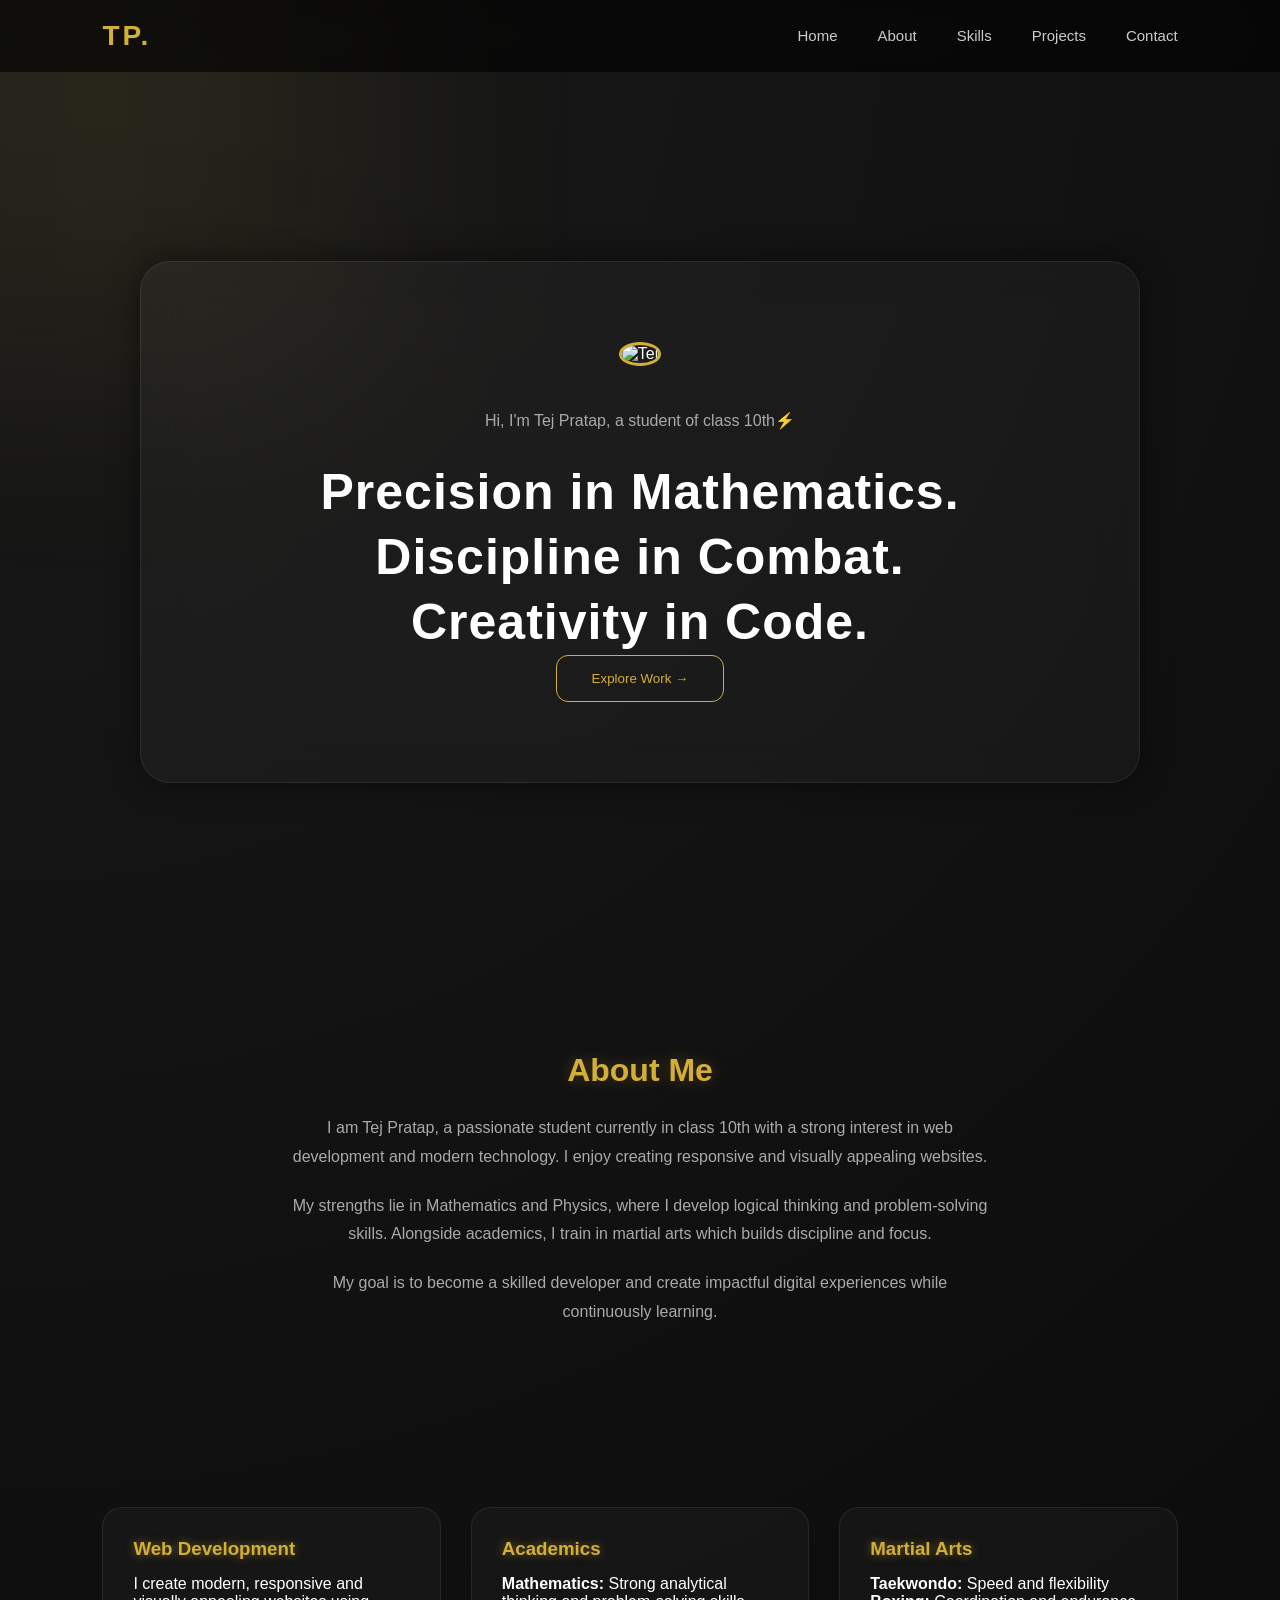
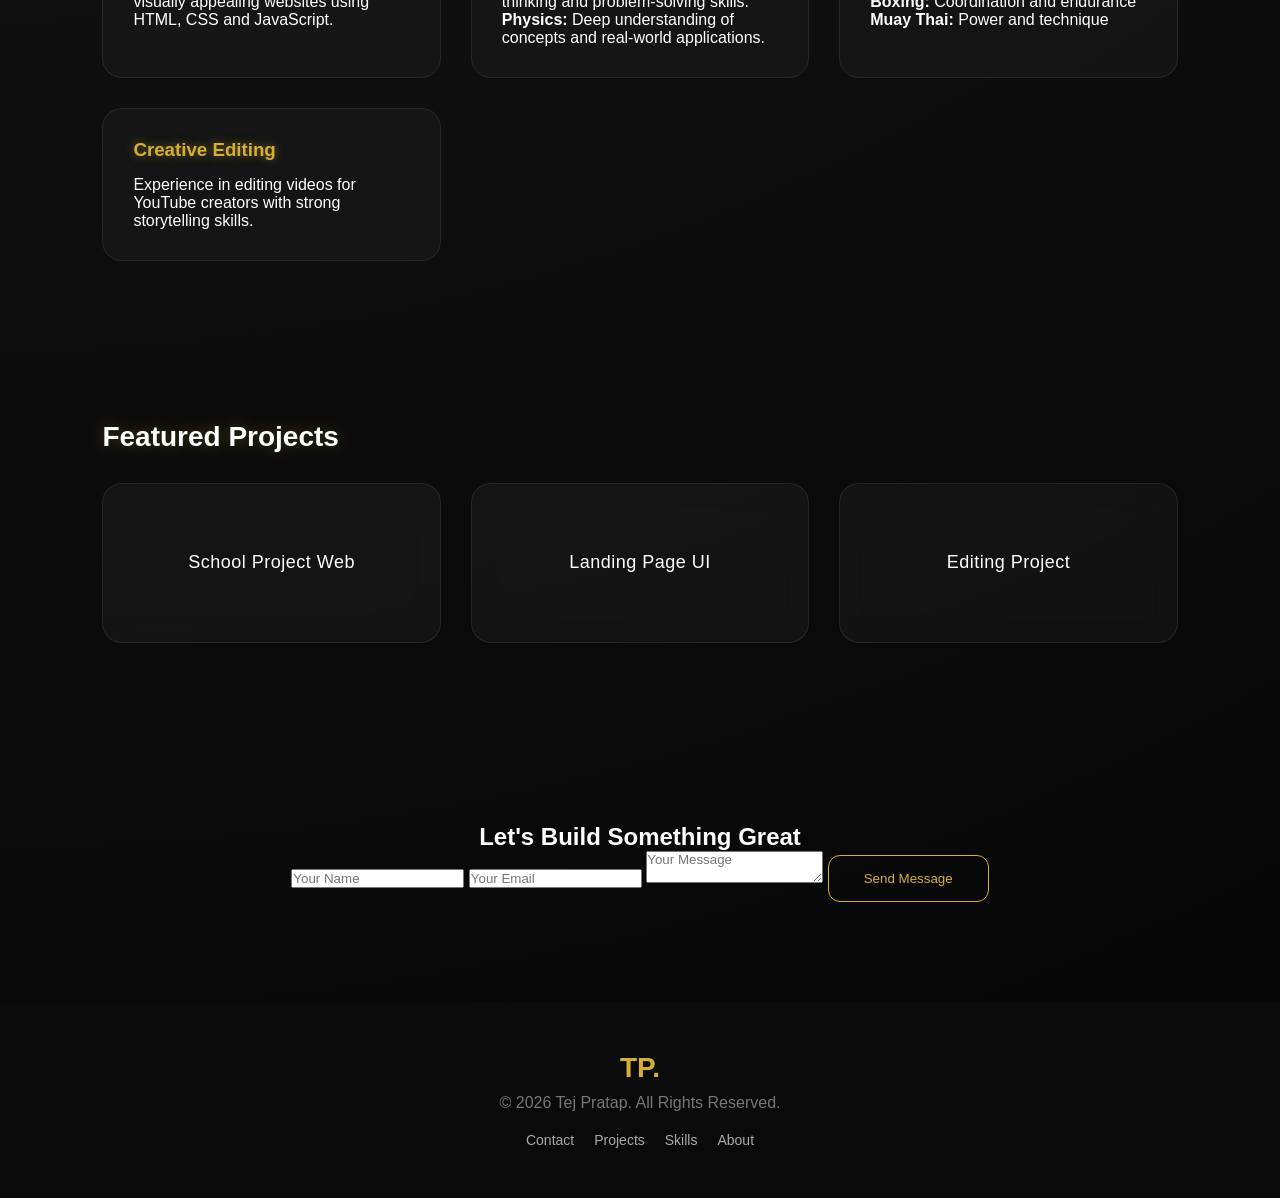
==== index.html @ 60ad5a0d "Update index.html" ====
<!DOCTYPE html>
<html lang="en">

<head>
  <meta charset="UTF-8">
  <meta name="viewport" content="width=device-width, initial-scale=1.0">
  <title>Tej Pratap | Portfolio</title>

  <link rel="stylesheet" href="style.css">
</head>

<body>

  <!-- Navbar -->
  <nav>
    <div class="logo">TP.</div>

    <ul>
      <li><a href="#home">Home</a></li>
      <li><a href="#about">About</a></li>
      <li><a href="#skills">Skills</a></li>
      <li><a href="#projects">Projects</a></li>
      <li><a href="#contact">Contact</a></li>
    </ul>
  </nav>

  <!-- Hero -->
  <section class="hero" id="home">
    <div class="hero-card fade-in">

      <img src="assets/your-photo.jpg" alt="Tej">

      <p class="intro">Hi, I'm Tej Pratap, a student of class 10th⚡</p>

      <h1>
        Precision in Mathematics.<br>
        Discipline in Combat.<br>
        Creativity in Code.
      </h1>

      <button onclick="document.getElementById('projects').scrollIntoView({behavior:'smooth'})">
        Explore Work →
      </button>

    </div>
  </section>

  <!-- ABOUT -->
  <section class="about fade-in" id="about">

    <h2>About Me</h2>

    <p>
      I am Tej Pratap, a passionate student currently in class 10th with a strong interest in 
      web development and modern technology. I enjoy creating responsive and visually appealing websites.
    </p>

    <p>
      My strengths lie in Mathematics and Physics, where I develop logical thinking and problem-solving skills.
      Alongside academics, I train in martial arts which builds discipline and focus.
    </p>

    <p>
      My goal is to become a skilled developer and create impactful digital experiences while continuously learning.
    </p>

  </section>

  <!-- Skills -->
  <section class="grid-section" id="skills">

    <div class="card fade-in">
      <h3>Web Development</h3>
      <p>
        I create modern, responsive and visually appealing websites using HTML, CSS and JavaScript.
      </p>
    </div>

    <div class="card fade-in">
      <h3>Academics</h3>
      <p><strong>Mathematics:</strong> Strong analytical thinking and problem-solving skills.</p>
      <p><strong>Physics:</strong> Deep understanding of concepts and real-world applications.</p>
    </div>

    <div class="card fade-in">
      <h3>Martial Arts</h3>
      <p><strong>Taekwondo:</strong> Speed and flexibility</p>
      <p><strong>Boxing:</strong> Coordination and endurance</p>
      <p><strong>Muay Thai:</strong> Power and technique</p>
    </div>

    <div class="card fade-in">
      <h3>Creative Editing</h3>
      <p>
        Experience in editing videos for YouTube creators with strong storytelling skills.
      </p>
    </div>

  </section>

  <!-- Projects -->
  <section class="projects" id="projects">

    <h2>Featured Projects</h2>

    <div class="project-grid">

      <a href="project1.html">
        <div class="project-card fade-in">
          School Project Web
        </div>
      </a>

      <a href="project2.html">
        <div class="project-card fade-in">
          Landing Page UI
        </div>
      </a>

      <a href="project3.html">
        <div class="project-card fade-in">
          Editing Project
        </div>
      </a>

    </div>

  </section>

  <!-- Contact -->
  <section class="contact fade-in" id="contact">

    <h2>Let's Build Something Great</h2>

    <form id="contact-form">

      <input type="text" name="user_name" placeholder="Your Name" required>

      <input type="email" name="user_email" placeholder="Your Email" required>

      <textarea name="message" placeholder="Your Message" required></textarea>

      <button type="submit">Send Message</button>

    </form>

  </section>

  <!-- FOOTER -->
  <footer class="footer">

    <h2 class="footer-logo">TP.</h2>

    <p class="footer-copy">
      © 2026 Tej Pratap. All Rights Reserved.
    </p>

    <div class="footer-links">
      <a href="#contact">Contact</a>
      <a href="#projects">Projects</a>
      <a href="#skills">Skills</a>
      <a href="#about">About</a>
    </div>

  </footer>

  <!-- EmailJS -->
  <script src="https://cdn.jsdelivr.net/npm/emailjs-com@3/dist/email.min.js"></script>

  <script src="script.js"></script>

</body>
</html>
---- style.css ----
*{
  margin:0;
  padding:0;
  box-sizing:border-box;
  font-family:Arial, sans-serif;
}

html{
  scroll-behavior:smooth;
}

body{
  background: radial-gradient(circle at top left,#1a1a1a,#050505);
  color:white;
  overflow-x:hidden;
}

/* glow bg */
body::before{
  content:"";
  position:fixed;
  width:500px;
  height:500px;
  background:rgba(212,175,55,0.08);
  filter:blur(120px);
  top:-150px;
  left:-150px;
  z-index:-1;
}

/* ================= NAVBAR ================= */

nav{
  display:flex;
  justify-content:space-between;
  align-items:center;
  padding:20px 8%;
  position:sticky;
  top:0;
  background:rgba(0,0,0,0.6);
  backdrop-filter:blur(10px);
  z-index:1000;
}

.logo{
  font-size:28px;
  font-weight:bold;
  color:#d4af37;
  letter-spacing:3px;
}

nav ul{
  display:flex;
  list-style:none;
  gap:40px;
}

nav ul li a{
  text-decoration:none;
  color:#ccc;
  font-size:15px;
  transition:0.3s;
  position:relative;
}

nav ul li a:hover{
  color:#fff;
}

/* underline animation */
nav ul li a::after{
  content:"";
  position:absolute;
  width:0%;
  height:2px;
  background:#d4af37;
  left:0;
  bottom:-5px;
  transition:0.3s;
}

nav ul li a:hover::after{
  width:100%;
}

/* ================= HERO ================= */

.hero{
  min-height:100vh;
  display:flex;
  justify-content:center;
  align-items:center;
}

.hero-card{
  width:1000px;
  max-width:95%;
  background:rgba(255,255,255,0.03);
  backdrop-filter:blur(20px);
  border:1px solid rgba(255,255,255,0.08);
  border-radius:30px;
  text-align:center;
  padding:80px 50px;
  box-shadow:0 0 30px rgba(0,0,0,0.5);
}

.hero-card img{
  width:140px;
  height:140px;
  border-radius:50%;
  border:3px solid #d4af37;
  margin-bottom:25px;
}

.hero-card h1{
  font-size:50px;
  line-height:1.3;
  letter-spacing:1px;
}

.hero-card p{
  color:#aaa;
  margin:20px 0 30px;
}

/* ================= BUTTON ================= */

button{
  background:transparent;
  border:1px solid #d4af37;
  color:#d4af37;
  padding:15px 35px;
  border-radius:12px;
  cursor:pointer;
  transition:all 0.3s ease;
}

button:hover{
  background:#d4af37;
  color:black;
  box-shadow:0 0 20px rgba(212,175,55,0.4);
  transform:translateY(-2px);
}

/* ================= SKILLS ================= */

.grid-section{
  display:grid;
  grid-template-columns:repeat(auto-fit,minmax(250px,1fr));
  gap:30px;
  padding:80px 8%;
}

.card{
  background:rgba(255,255,255,0.03);
  padding:30px;
  border-radius:20px;
  border:1px solid rgba(255,255,255,0.08);
  transition:0.3s;
}

.card:hover{
  transform:translateY(-10px);
  box-shadow:0 0 25px rgba(212,175,55,0.25);
}

.card h3{
  color:#d4af37;
  margin-bottom:15px;
  text-shadow:0 0 10px rgba(212,175,55,0.5);
}

/* ================= PROJECTS ================= */

.projects{
  padding:80px 8%;
}

.projects h2{
  font-size:28px;
  margin-bottom:20px;
  text-shadow:0 0 15px rgba(212,175,55,0.3);
}

.project-grid{
  display:grid;
  grid-template-columns:repeat(auto-fit,minmax(280px,1fr));
  gap:30px;
  margin-top:30px;
}

.project-grid a{
  text-decoration:none;
  color:inherit;
  display:block;
}

.project-card{
  background:rgba(255,255,255,0.04);
  backdrop-filter:blur(15px);
  padding:40px 20px;
  border-radius:20px;
  text-align:center;
  transition:0.3s;
  border:1px solid rgba(255,255,255,0.08);
  font-size:18px;
  cursor:pointer;
  font-weight:500;
  letter-spacing:0.5px;

  display:flex;
  justify-content:center;
  align-items:center;
  height:160px;
}

.project-card:hover{
  transform:translateY(-10px) scale(1.03);
  box-shadow:0 0 25px rgba(212,175,55,0.3);
}

/* ================= CONTACT ================= */

.contact{
  text-align:center;
  padding:100px 20px;
}

/* ================= FOOTER ================= */

.footer{
  padding:50px 8%;
  background:#0a0a0a;
  text-align:center;
}

.footer-logo{
  font-size:28px;
  color:#d4af37;
  margin-bottom:10px;
}

.footer-copy{
  color:#777;
  margin-bottom:20px;
}

.footer-links{
  display:flex;
  justify-content:center;
  flex-wrap:wrap;
  gap:20px;
}

.footer-links a{
  color:#aaa;
  text-decoration:none;
  font-size:14px;
}

.footer-links a:hover{
  color:#fff;
}

/* ================= PROJECT PAGE ================= */

.project-container{
  max-width:900px;
  margin:80px auto;
  background:rgba(255,255,255,0.03);
  padding:50px;
  border-radius:20px;
  border:1px solid rgba(255,255,255,0.08);
  box-shadow:0 0 30px rgba(0,0,0,0.5);
}

.project-container h1{
  font-size:38px;
  margin-bottom:20px;
}

.project-desc{
  color:#aaa;
  margin-bottom:20px;
  line-height:1.6;
}

.project-container h3{
  margin-top:25px;
  margin-bottom:10px;
  color:#d4af37;
}

.project-container ul{
  margin-left:20px;
  line-height:1.6;
}

iframe{
  width:100%;
  height:400px;
  border:none;
  border-radius:15px;
  margin-top:20px;
  box-shadow:0 10px 30px rgba(0,0,0,0.5);
}

.project-buttons{
  margin-top:30px;
}

.project-buttons button{
  padding:18px 40px;
  font-size:16px;
}

/* ================= MOBILE ================= */

@media(max-width:768px){

  nav{
    flex-direction:column;
    gap:15px;
  }

  nav ul{
    gap:20px;
  }

  .hero-card{
    padding:50px 20px;
  }

  .hero-card h1{
    font-size:32px;
  }

  .project-container{
    padding:30px 20px;
  }

  iframe{
    height:250px;
  }

  button{
    width:100%;
  }

}
/* ================= ABOUT ================= */

.about{
  padding:80px 8%;
  max-width:900px;
  margin:auto;
  text-align:center;
}

.about h2{
  font-size:32px;
  margin-bottom:25px;
  color:#d4af37;
  text-shadow:0 0 15px rgba(212,175,55,0.3);
}

.about p{
  color:#aaa;
  line-height:1.8;
  margin-bottom:20px;
  font-size:16px;
}
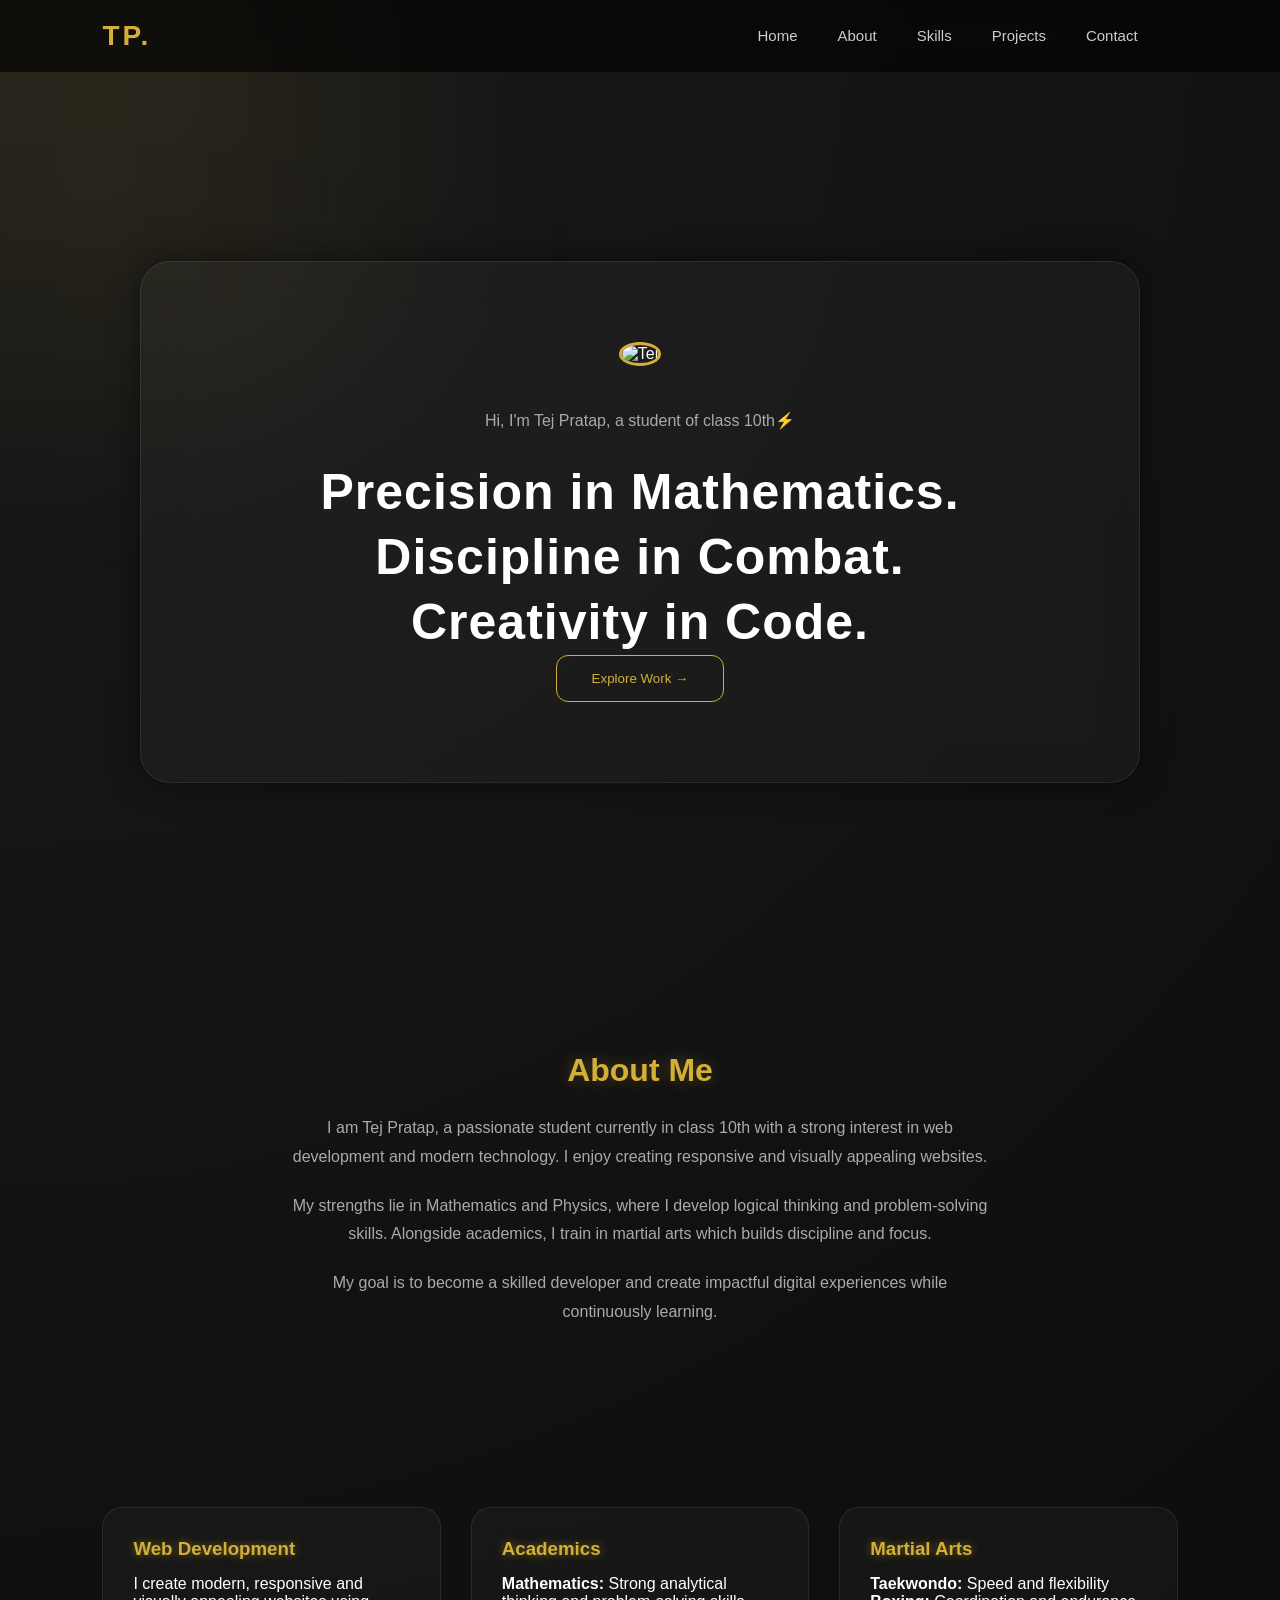
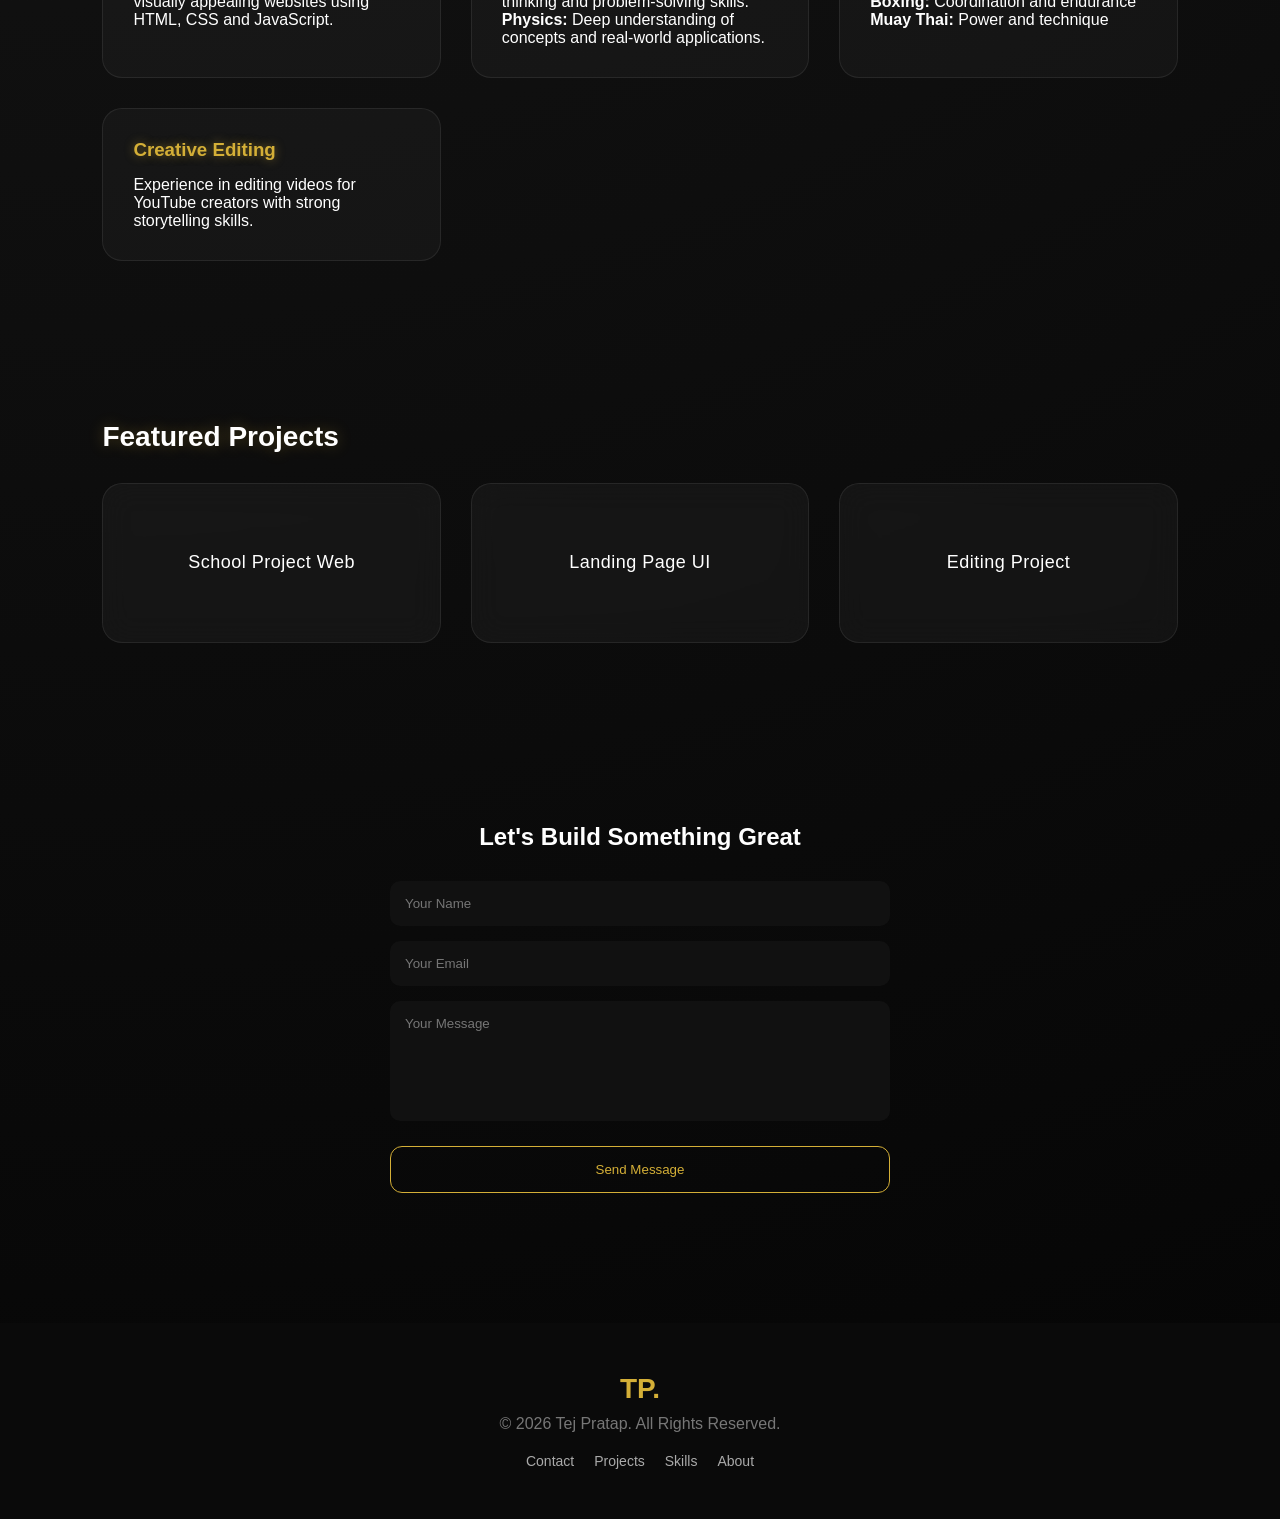
==== commit 21bef9c4: "Update index.html" ====
--- a/index.html
+++ b/index.html
@@ -21,6 +21,11 @@
       <li><a href="#skills">Skills</a></li>
       <li><a href="#projects">Projects</a></li>
       <li><a href="#contact">Contact</a></li>
+      <section id="home">
+      <section id="about">
+<section id="skills">
+<section id="projects">
+<section id="contact">
     </ul>
   </nav>
 
--- a/style.css
+++ b/style.css
@@ -370,3 +370,46 @@
   margin-bottom:20px;
   font-size:16px;
 }
+/* CONTACT FORM */
+
+.contact form{
+  max-width:500px;
+  margin:30px auto;
+  display:flex;
+  flex-direction:column;
+  gap:15px;
+}
+
+.contact input,
+.contact textarea{
+  padding:15px;
+  border-radius:10px;
+  border:none;
+  outline:none;
+  background:#111;
+  color:white;
+}
+
+.contact textarea{
+  min-height:120px;
+  resize:none;
+}
+
+.contact input:focus,
+.contact textarea:focus{
+  border:1px solid #d4af37;
+}
+
+.contact button{
+  margin-top:10px;
+}
+/* ACTIVE NAV LINK */
+
+nav ul li a.active{
+  color:#d4af37;
+}
+
+/* optional glow */
+nav ul li a.active::after{
+  width:100%;
+}
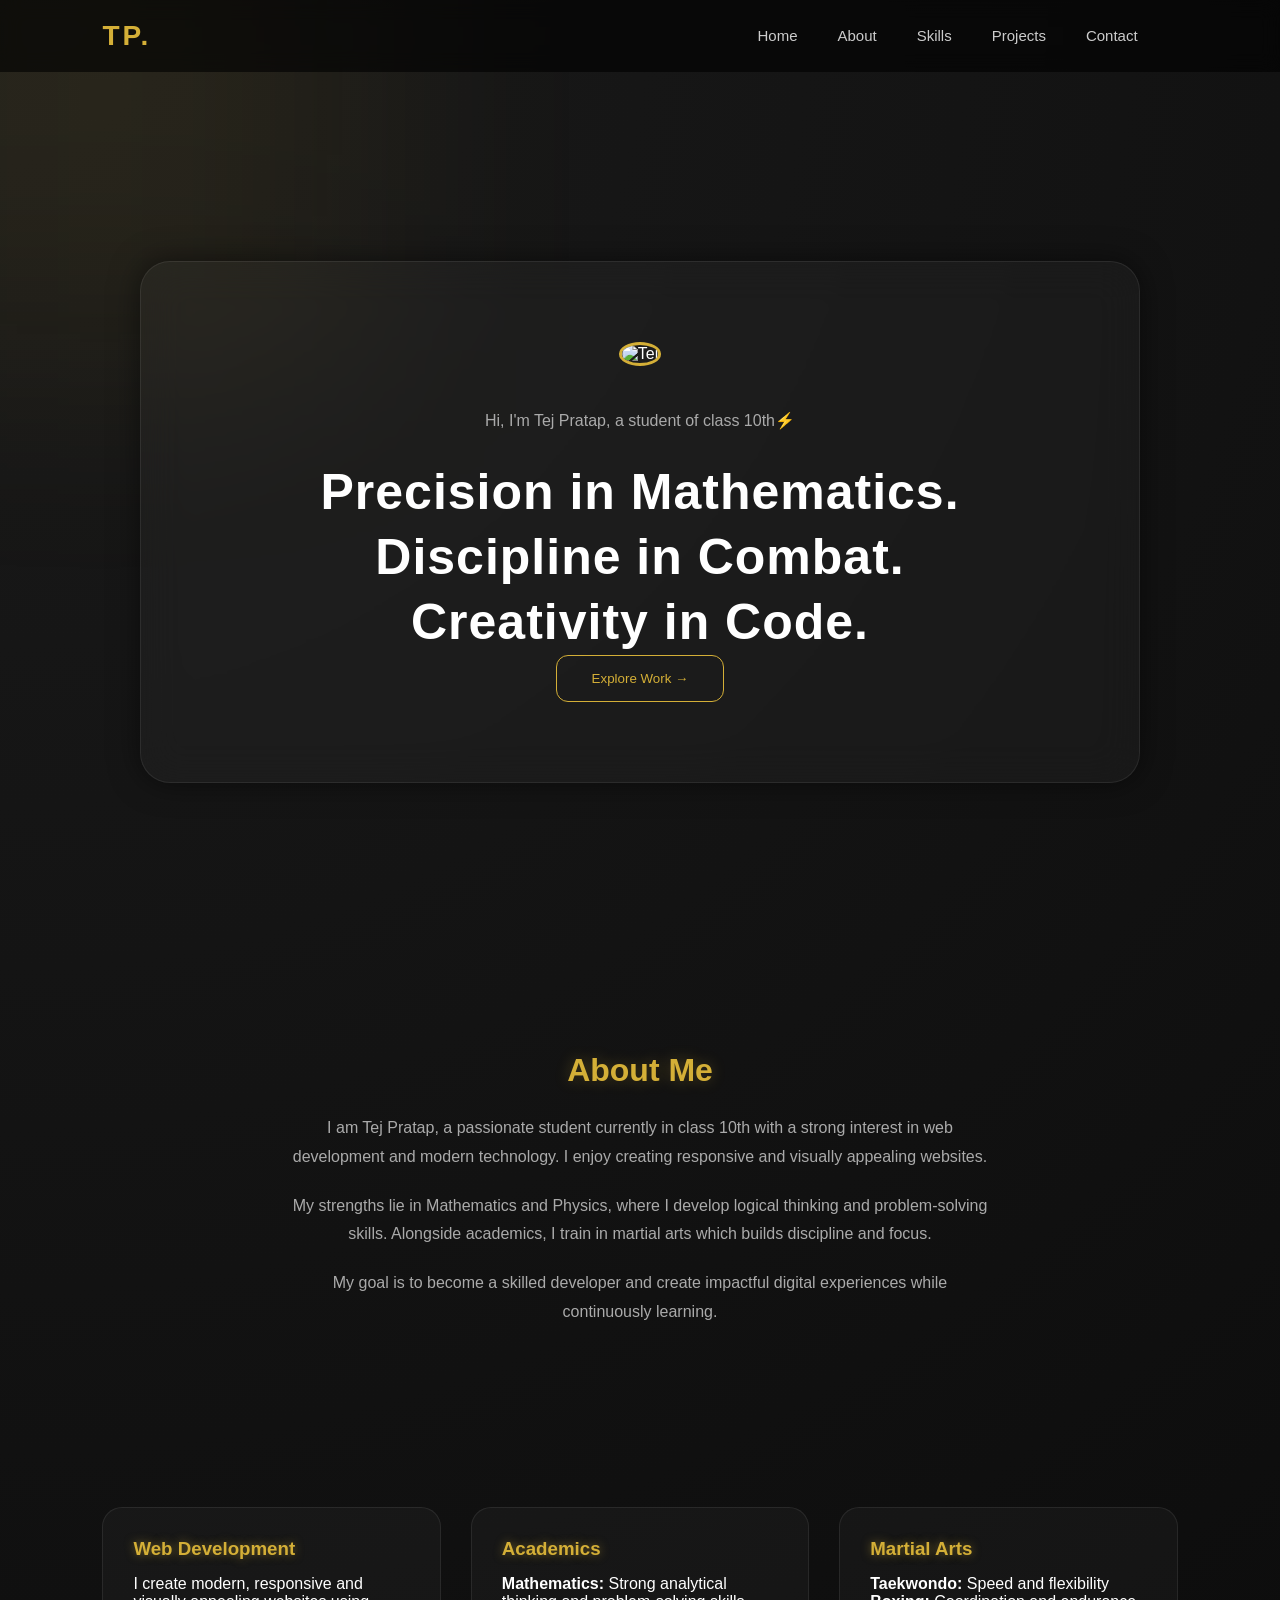
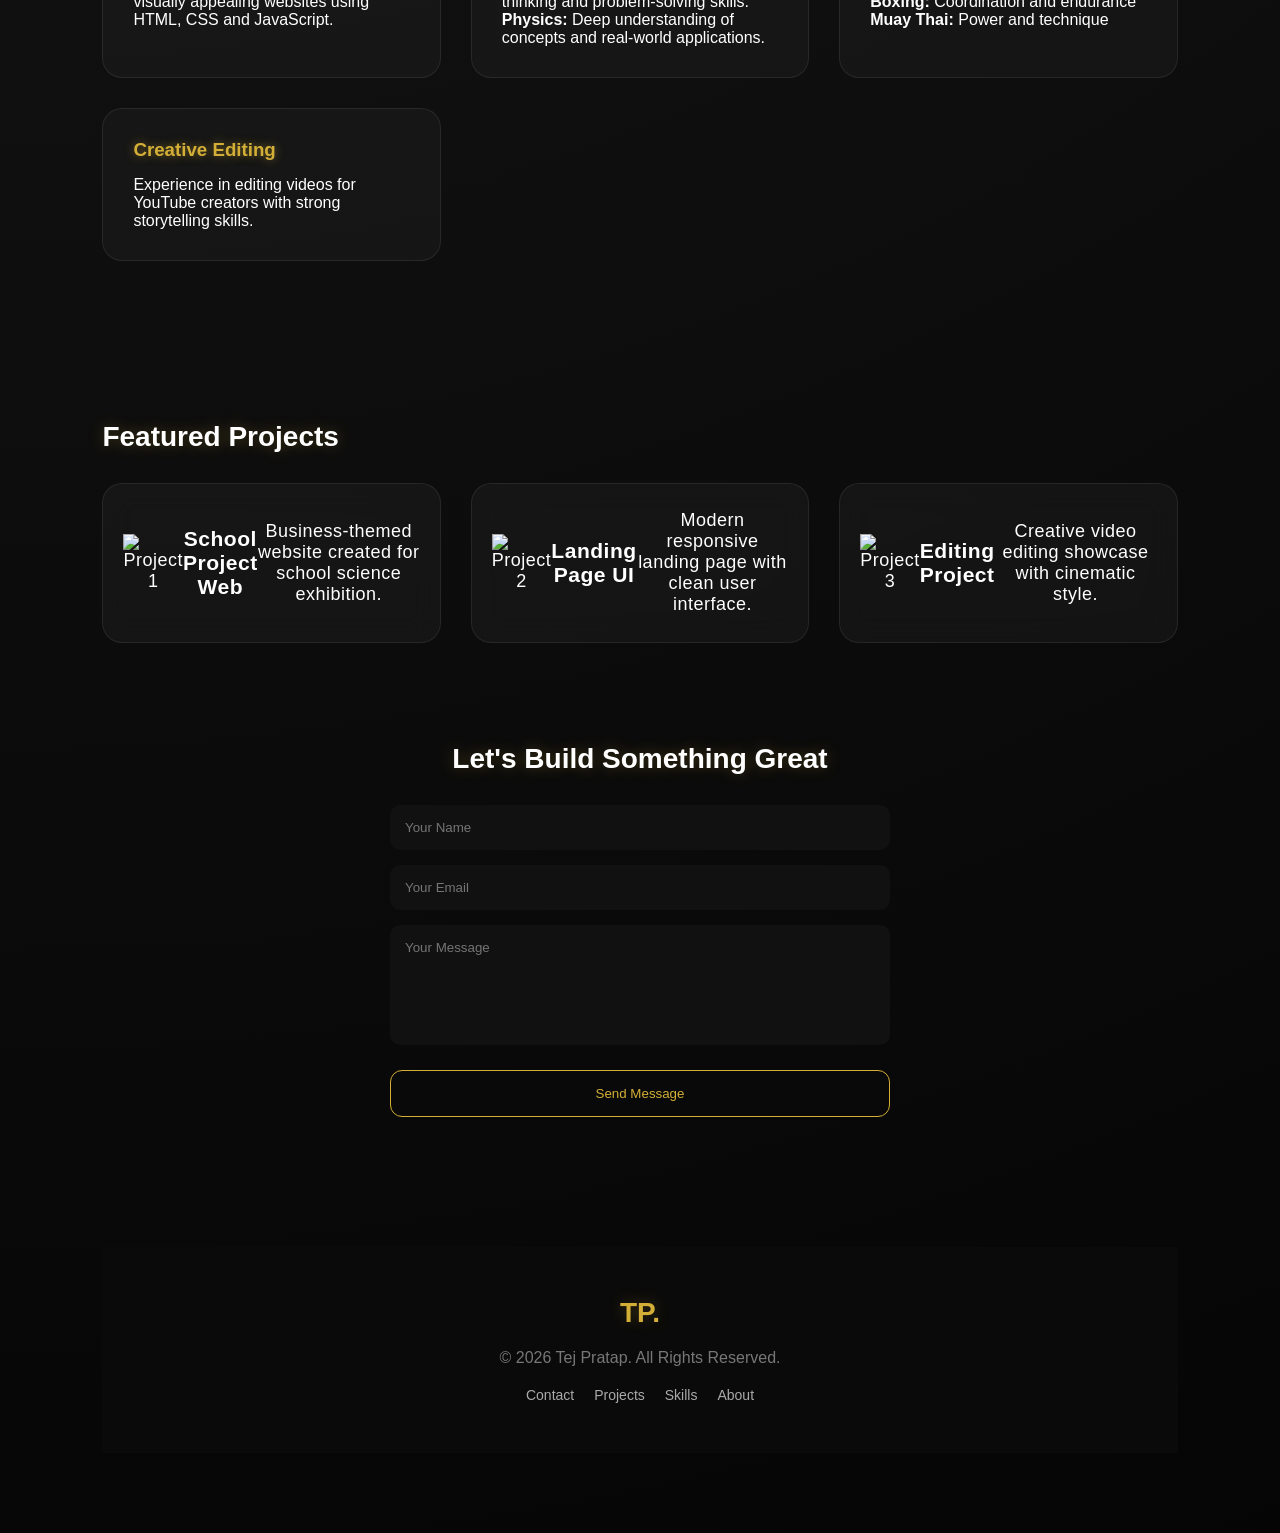
==== commit 1db8f672: "Update index.html" ====
--- a/index.html
+++ b/index.html
@@ -110,27 +110,50 @@
 
     <div class="project-grid">
 
-      <a href="project1.html">
-        <div class="project-card fade-in">
-          School Project Web
-        </div>
-      </a>
-
-      <a href="project2.html">
-        <div class="project-card fade-in">
-          Landing Page UI
-        </div>
-      </a>
-
-      <a href="project3.html">
-        <div class="project-card fade-in">
-          Editing Project
-        </div>
-      </a>
-
-    </div>
-
-  </section>
+  <a href="project1.html">
+    <div class="project-card fade-in">
+
+      <img src="assets/project1.jpg" alt="Project 1">
+
+      <h3>School Project Web</h3>
+
+      <p>
+        Business-themed website created for school science exhibition.
+      </p>
+
+    </div>
+  </a>
+
+  <a href="project2.html">
+    <div class="project-card fade-in">
+
+      <img src="assets/project2.jpg" alt="Project 2">
+
+      <h3>Landing Page UI</h3>
+
+      <p>
+        Modern responsive landing page with clean user interface.
+      </p>
+
+    </div>
+  </a>
+
+  <a href="project3.html">
+    <div class="project-card fade-in">
+
+      <img src="assets/project3.jpg" alt="Project 3">
+
+      <h3>Editing Project</h3>
+
+      <p>
+        Creative video editing showcase with cinematic style.
+      </p>
+
+    </div>
+  </a>
+
+</div>
+
 
   <!-- Contact -->
   <section class="contact fade-in" id="contact">
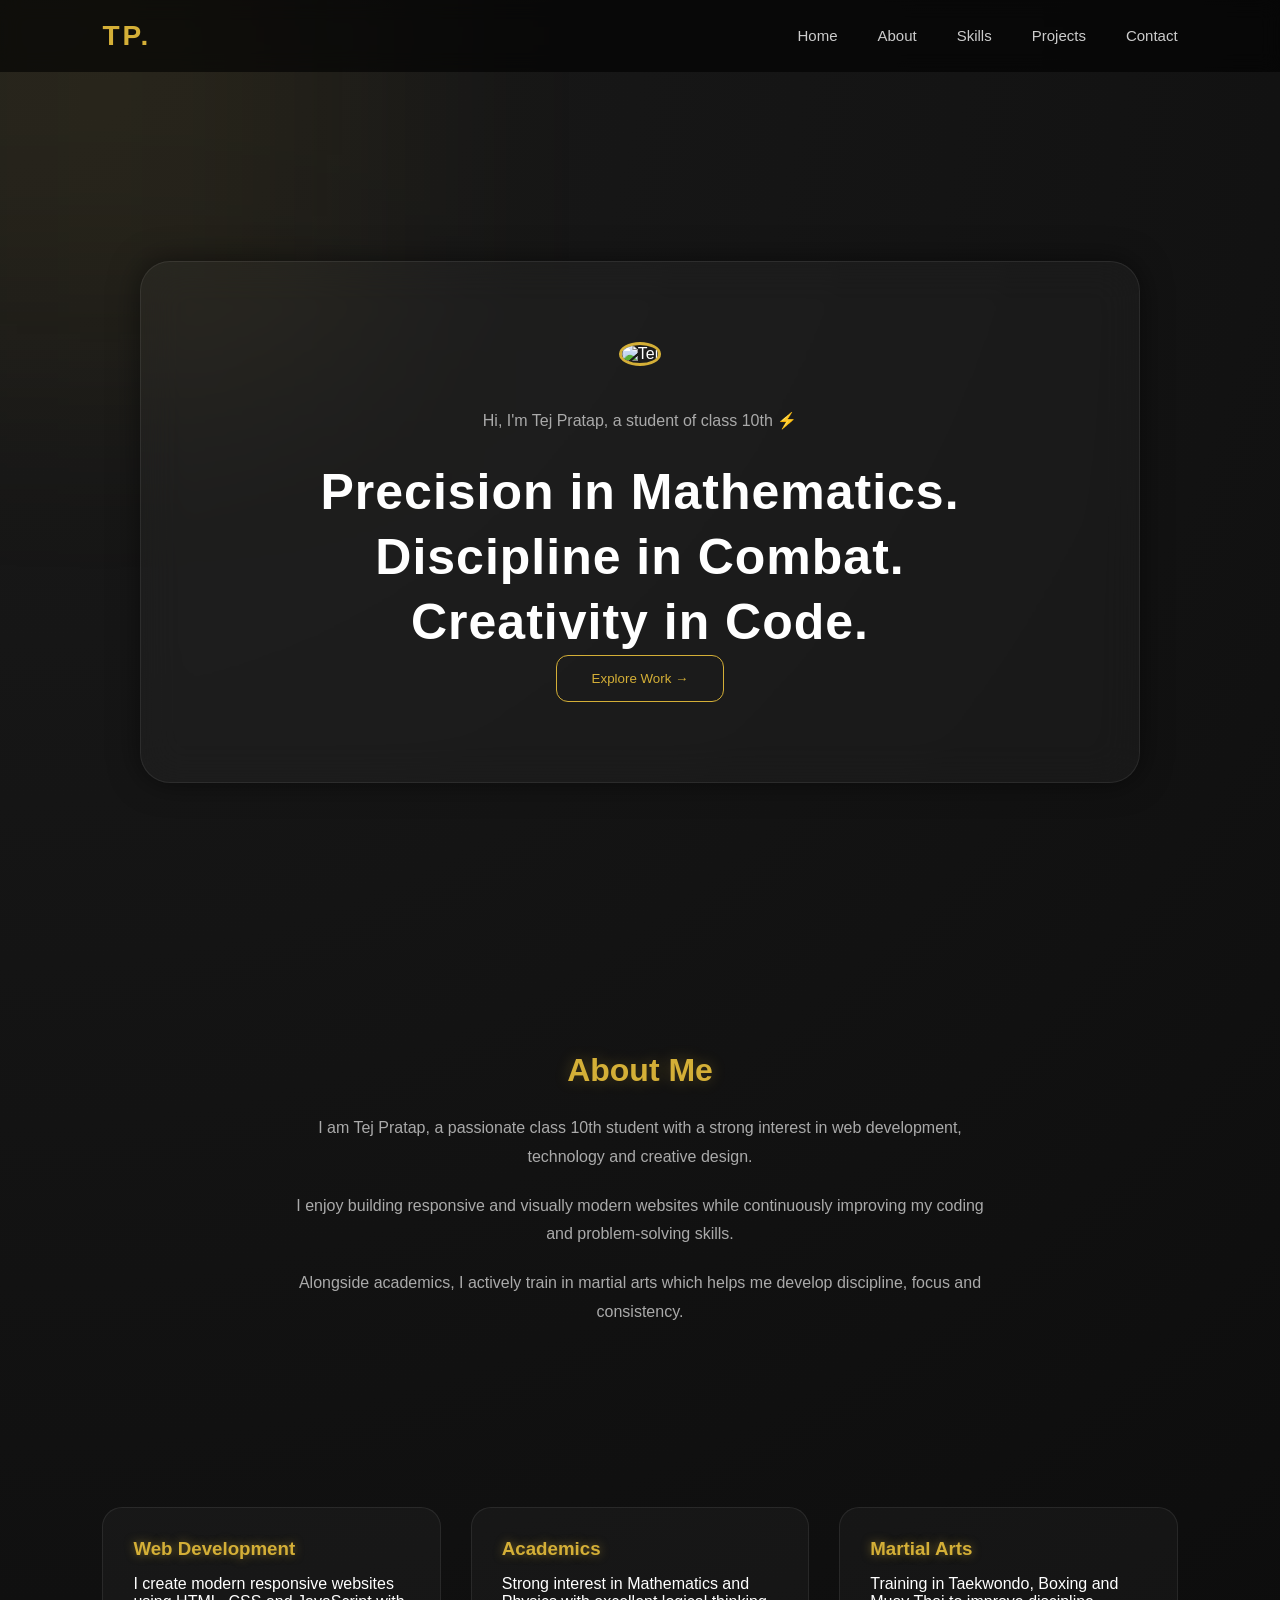
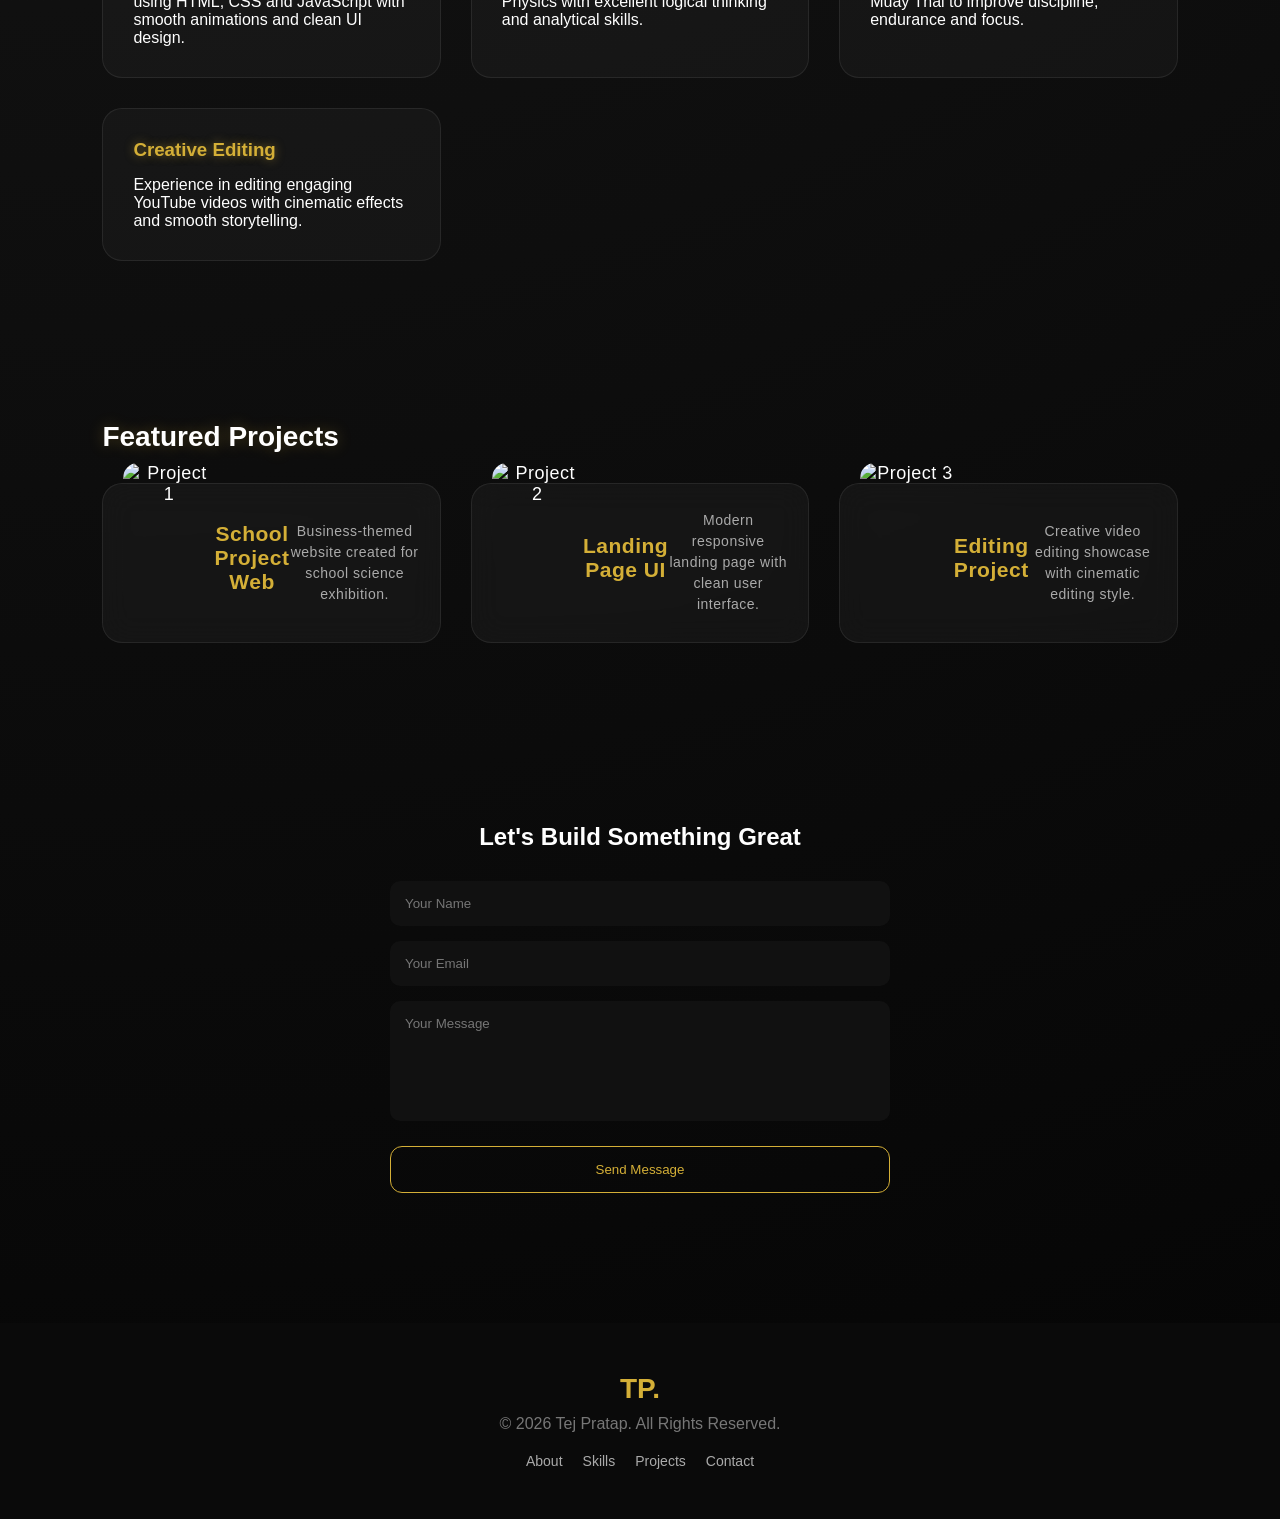
==== commit 92fca7a1: "Update index.html" ====
--- a/index.html
+++ b/index.html
@@ -11,7 +11,7 @@
 
 <body>
 
-  <!-- Navbar -->
+  <!-- NAVBAR -->
   <nav>
     <div class="logo">TP.</div>
 
@@ -21,21 +21,19 @@
       <li><a href="#skills">Skills</a></li>
       <li><a href="#projects">Projects</a></li>
       <li><a href="#contact">Contact</a></li>
-      <section id="home">
-      <section id="about">
-<section id="skills">
-<section id="projects">
-<section id="contact">
     </ul>
   </nav>
 
-  <!-- Hero -->
+  <!-- HERO -->
   <section class="hero" id="home">
+
     <div class="hero-card fade-in">
 
       <img src="assets/your-photo.jpg" alt="Tej">
 
-      <p class="intro">Hi, I'm Tej Pratap, a student of class 10th⚡</p>
+      <p class="intro">
+        Hi, I'm Tej Pratap, a student of class 10th ⚡
+      </p>
 
       <h1>
         Precision in Mathematics.<br>
@@ -48,6 +46,7 @@
       </button>
 
     </div>
+
   </section>
 
   <!-- ABOUT -->
@@ -56,106 +55,126 @@
     <h2>About Me</h2>
 
     <p>
-      I am Tej Pratap, a passionate student currently in class 10th with a strong interest in 
-      web development and modern technology. I enjoy creating responsive and visually appealing websites.
+      I am Tej Pratap, a passionate class 10th student with a strong interest in
+      web development, technology and creative design.
     </p>
 
     <p>
-      My strengths lie in Mathematics and Physics, where I develop logical thinking and problem-solving skills.
-      Alongside academics, I train in martial arts which builds discipline and focus.
+      I enjoy building responsive and visually modern websites while continuously
+      improving my coding and problem-solving skills.
     </p>
 
     <p>
-      My goal is to become a skilled developer and create impactful digital experiences while continuously learning.
-    </p>
-
-  </section>
-
-  <!-- Skills -->
+      Alongside academics, I actively train in martial arts which helps me
+      develop discipline, focus and consistency.
+    </p>
+
+  </section>
+
+  <!-- SKILLS -->
   <section class="grid-section" id="skills">
 
     <div class="card fade-in">
       <h3>Web Development</h3>
-      <p>
-        I create modern, responsive and visually appealing websites using HTML, CSS and JavaScript.
+
+      <p>
+        I create modern responsive websites using HTML, CSS and JavaScript
+        with smooth animations and clean UI design.
       </p>
     </div>
 
     <div class="card fade-in">
       <h3>Academics</h3>
-      <p><strong>Mathematics:</strong> Strong analytical thinking and problem-solving skills.</p>
-      <p><strong>Physics:</strong> Deep understanding of concepts and real-world applications.</p>
+
+      <p>
+        Strong interest in Mathematics and Physics with excellent
+        logical thinking and analytical skills.
+      </p>
     </div>
 
     <div class="card fade-in">
       <h3>Martial Arts</h3>
-      <p><strong>Taekwondo:</strong> Speed and flexibility</p>
-      <p><strong>Boxing:</strong> Coordination and endurance</p>
-      <p><strong>Muay Thai:</strong> Power and technique</p>
+
+      <p>
+        Training in Taekwondo, Boxing and Muay Thai
+        to improve discipline, endurance and focus.
+      </p>
     </div>
 
     <div class="card fade-in">
       <h3>Creative Editing</h3>
-      <p>
-        Experience in editing videos for YouTube creators with strong storytelling skills.
-      </p>
-    </div>
-
-  </section>
-
-  <!-- Projects -->
+
+      <p>
+        Experience in editing engaging YouTube videos
+        with cinematic effects and smooth storytelling.
+      </p>
+    </div>
+
+  </section>
+
+  <!-- PROJECTS -->
   <section class="projects" id="projects">
 
     <h2>Featured Projects</h2>
 
     <div class="project-grid">
 
-  <a href="project1.html">
-    <div class="project-card fade-in">
-
-      <img src="assets/project1.jpg" alt="Project 1">
-
-      <h3>School Project Web</h3>
-
-      <p>
-        Business-themed website created for school science exhibition.
-      </p>
-
-    </div>
-  </a>
-
-  <a href="project2.html">
-    <div class="project-card fade-in">
-
-      <img src="assets/project2.jpg" alt="Project 2">
-
-      <h3>Landing Page UI</h3>
-
-      <p>
-        Modern responsive landing page with clean user interface.
-      </p>
-
-    </div>
-  </a>
-
-  <a href="project3.html">
-    <div class="project-card fade-in">
-
-      <img src="assets/project3.jpg" alt="Project 3">
-
-      <h3>Editing Project</h3>
-
-      <p>
-        Creative video editing showcase with cinematic style.
-      </p>
-
-    </div>
-  </a>
-
-</div>
-
-
-  <!-- Contact -->
+      <!-- PROJECT 1 -->
+      <a href="project1.html">
+
+        <div class="project-card fade-in">
+
+          <img src="assets/project1.jpg" alt="Project 1">
+
+          <h3>School Project Web</h3>
+
+          <p>
+            Business-themed website created for school science exhibition.
+          </p>
+
+        </div>
+
+      </a>
+
+      <!-- PROJECT 2 -->
+      <a href="project2.html">
+
+        <div class="project-card fade-in">
+
+          <img src="assets/project2.jpg" alt="Project 2">
+
+          <h3>Landing Page UI</h3>
+
+          <p>
+            Modern responsive landing page with clean user interface.
+          </p>
+
+        </div>
+
+      </a>
+
+      <!-- PROJECT 3 -->
+      <a href="project3.html">
+
+        <div class="project-card fade-in">
+
+          <img src="assets/project3.jpg" alt="Project 3">
+
+          <h3>Editing Project</h3>
+
+          <p>
+            Creative video editing showcase with cinematic editing style.
+          </p>
+
+        </div>
+
+      </a>
+
+    </div>
+
+  </section>
+
+  <!-- CONTACT -->
   <section class="contact fade-in" id="contact">
 
     <h2>Let's Build Something Great</h2>
@@ -168,7 +187,9 @@
 
       <textarea name="message" placeholder="Your Message" required></textarea>
 
-      <button type="submit">Send Message</button>
+      <button type="submit">
+        Send Message
+      </button>
 
     </form>
 
@@ -184,18 +205,18 @@
     </p>
 
     <div class="footer-links">
+      <a href="#about">About</a>
+      <a href="#skills">Skills</a>
+      <a href="#projects">Projects</a>
       <a href="#contact">Contact</a>
-      <a href="#projects">Projects</a>
-      <a href="#skills">Skills</a>
-      <a href="#about">About</a>
     </div>
 
   </footer>
 
-  <!-- EmailJS -->
+  <!-- EMAILJS -->
   <script src="https://cdn.jsdelivr.net/npm/emailjs-com@3/dist/email.min.js"></script>
 
   <script src="script.js"></script>
 
 </body>
-</html>
+</html>
--- a/style.css
+++ b/style.css
@@ -412,4 +412,25 @@
 /* optional glow */
 nav ul li a.active::after{
   width:100%;
+}
+/* PROJECT IMAGES */
+
+.project-card img{
+  width:100%;
+  height:180px;
+  object-fit:cover;
+  border-radius:15px;
+  margin-bottom:20px;
+}
+
+/* project text */
+.project-card h3{
+  margin-bottom:10px;
+  color:#d4af37;
+}
+
+.project-card p{
+  color:#aaa;
+  font-size:14px;
+  line-height:1.5;
 }
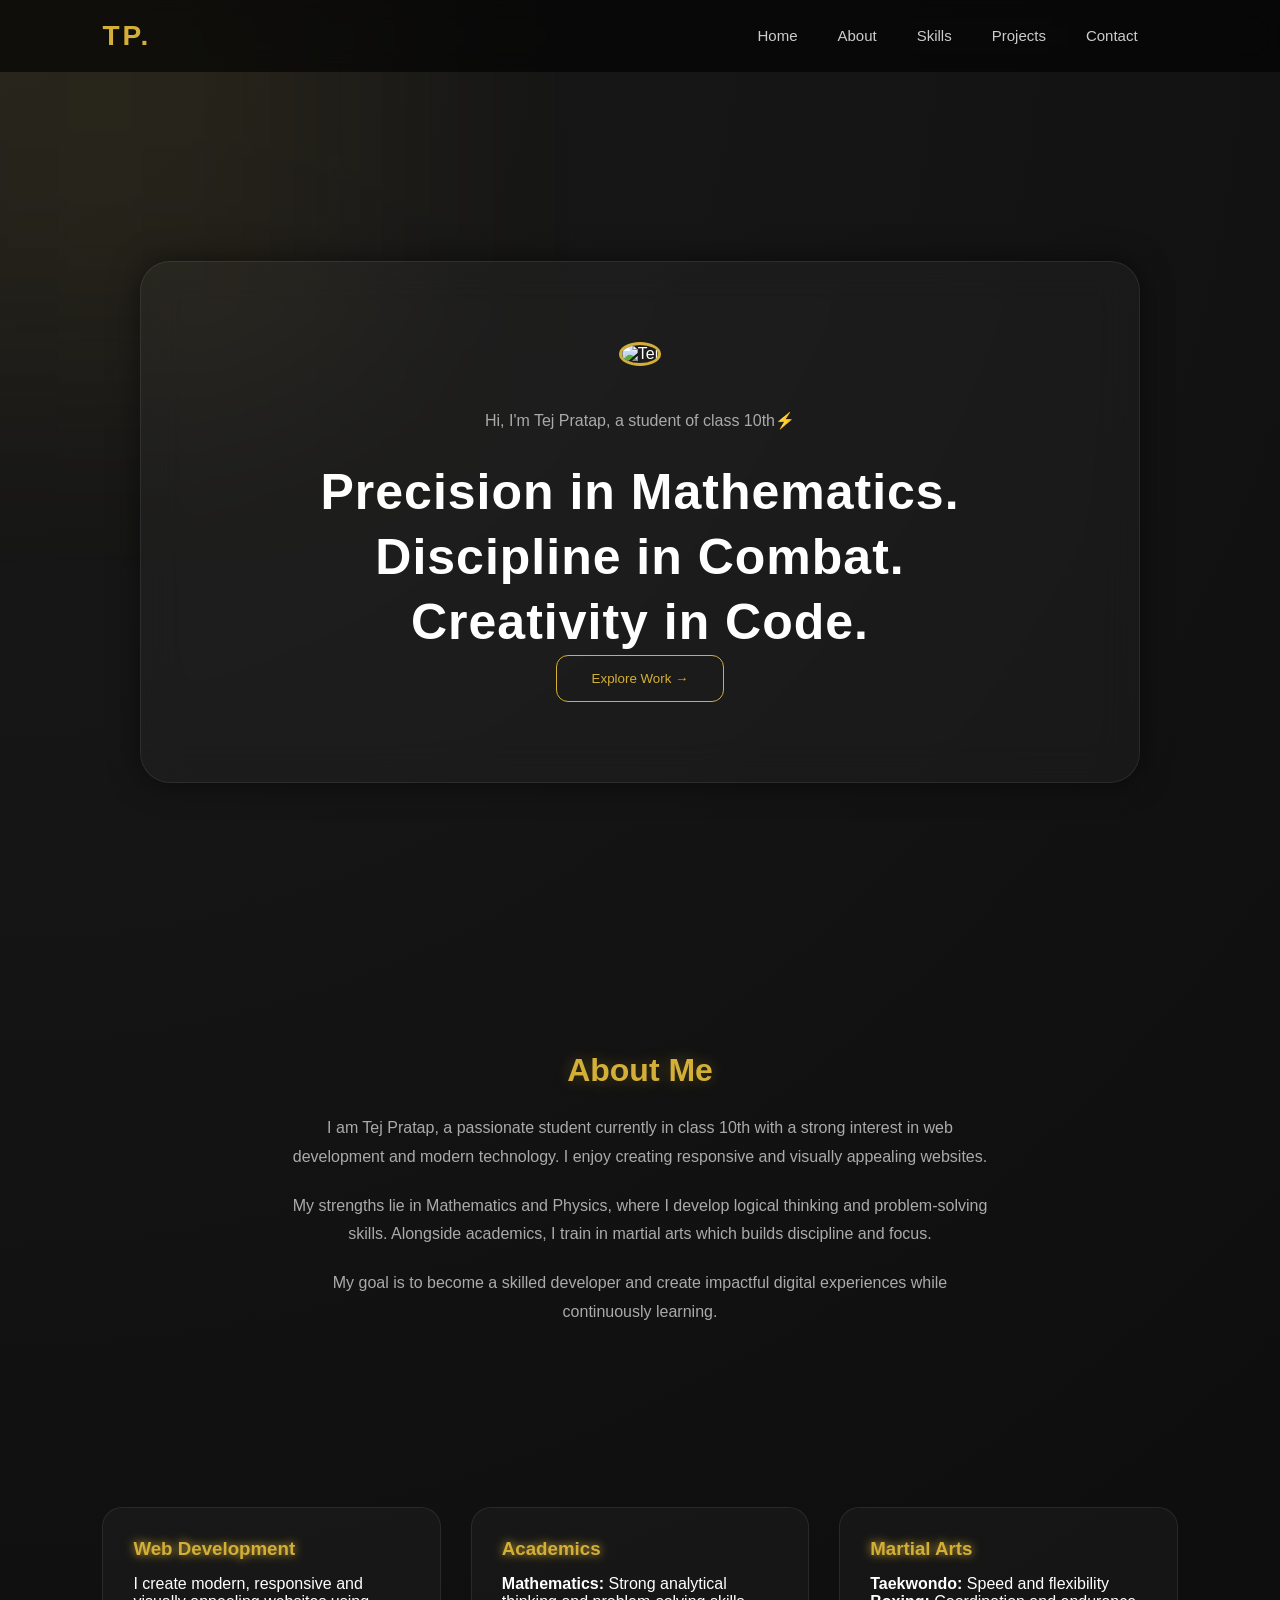
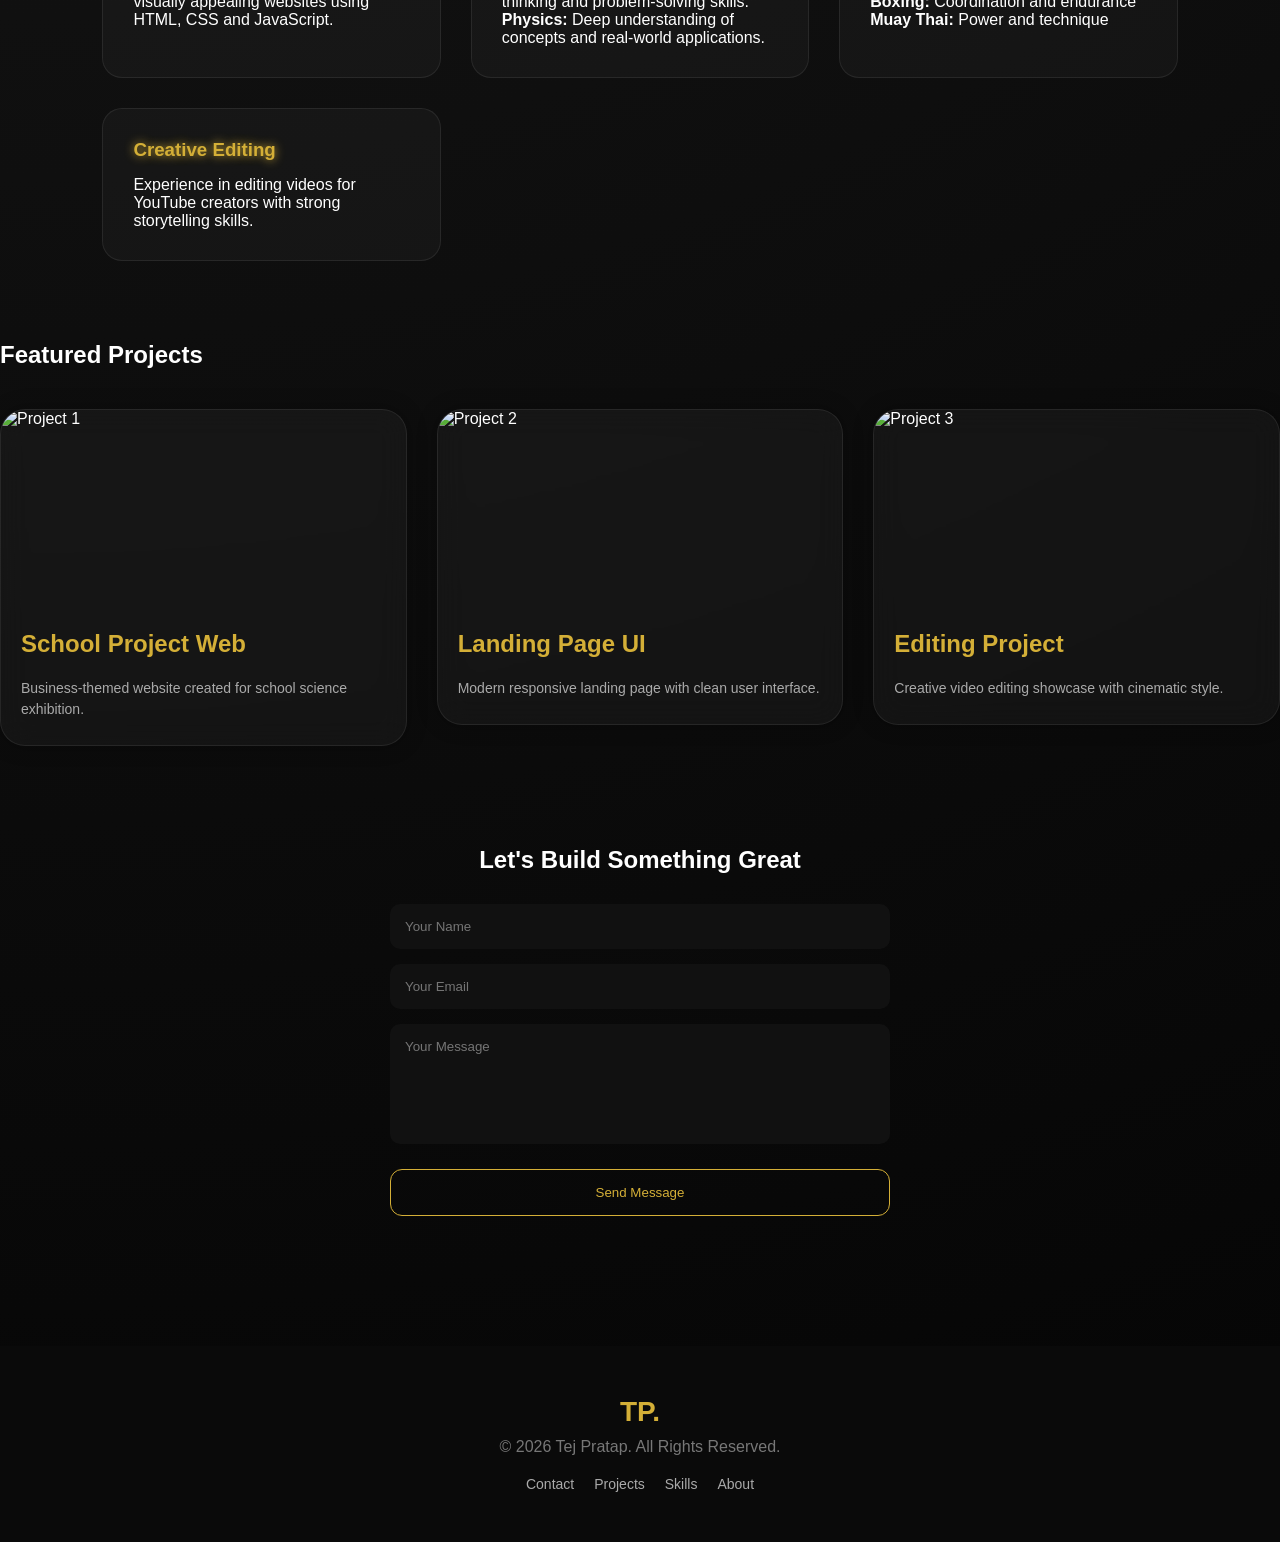
==== commit c2b8de63: "Update index.html" ====
--- a/index.html
+++ b/index.html
@@ -11,7 +11,7 @@
 
 <body>
 
-  <!-- NAVBAR -->
+  <!-- Navbar -->
   <nav>
     <div class="logo">TP.</div>
 
@@ -21,19 +21,21 @@
       <li><a href="#skills">Skills</a></li>
       <li><a href="#projects">Projects</a></li>
       <li><a href="#contact">Contact</a></li>
+      <section id="home">
+      <section id="about">
+<section id="skills">
+<section id="projects">
+<section id="contact">
     </ul>
   </nav>
 
-  <!-- HERO -->
+  <!-- Hero -->
   <section class="hero" id="home">
-
     <div class="hero-card fade-in">
 
       <img src="assets/your-photo.jpg" alt="Tej">
 
-      <p class="intro">
-        Hi, I'm Tej Pratap, a student of class 10th ⚡
-      </p>
+      <p class="intro">Hi, I'm Tej Pratap, a student of class 10th⚡</p>
 
       <h1>
         Precision in Mathematics.<br>
@@ -46,7 +48,6 @@
       </button>
 
     </div>
-
   </section>
 
   <!-- ABOUT -->
@@ -55,126 +56,105 @@
     <h2>About Me</h2>
 
     <p>
-      I am Tej Pratap, a passionate class 10th student with a strong interest in
-      web development, technology and creative design.
+      I am Tej Pratap, a passionate student currently in class 10th with a strong interest in 
+      web development and modern technology. I enjoy creating responsive and visually appealing websites.
     </p>
 
     <p>
-      I enjoy building responsive and visually modern websites while continuously
-      improving my coding and problem-solving skills.
+      My strengths lie in Mathematics and Physics, where I develop logical thinking and problem-solving skills.
+      Alongside academics, I train in martial arts which builds discipline and focus.
     </p>
 
     <p>
-      Alongside academics, I actively train in martial arts which helps me
-      develop discipline, focus and consistency.
-    </p>
-
-  </section>
-
-  <!-- SKILLS -->
+      My goal is to become a skilled developer and create impactful digital experiences while continuously learning.
+    </p>
+
+  </section>
+
+  <!-- Skills -->
   <section class="grid-section" id="skills">
 
     <div class="card fade-in">
       <h3>Web Development</h3>
-
-      <p>
-        I create modern responsive websites using HTML, CSS and JavaScript
-        with smooth animations and clean UI design.
+      <p>
+        I create modern, responsive and visually appealing websites using HTML, CSS and JavaScript.
       </p>
     </div>
 
     <div class="card fade-in">
       <h3>Academics</h3>
-
-      <p>
-        Strong interest in Mathematics and Physics with excellent
-        logical thinking and analytical skills.
-      </p>
+      <p><strong>Mathematics:</strong> Strong analytical thinking and problem-solving skills.</p>
+      <p><strong>Physics:</strong> Deep understanding of concepts and real-world applications.</p>
     </div>
 
     <div class="card fade-in">
       <h3>Martial Arts</h3>
-
-      <p>
-        Training in Taekwondo, Boxing and Muay Thai
-        to improve discipline, endurance and focus.
-      </p>
+      <p><strong>Taekwondo:</strong> Speed and flexibility</p>
+      <p><strong>Boxing:</strong> Coordination and endurance</p>
+      <p><strong>Muay Thai:</strong> Power and technique</p>
     </div>
 
     <div class="card fade-in">
       <h3>Creative Editing</h3>
-
-      <p>
-        Experience in editing engaging YouTube videos
-        with cinematic effects and smooth storytelling.
-      </p>
-    </div>
-
-  </section>
-
-  <!-- PROJECTS -->
+      <p>
+        Experience in editing videos for YouTube creators with strong storytelling skills.
+      </p>
+    </div>
+
+  </section>
+
+  <!-- Projects -->
   <section class="projects" id="projects">
 
     <h2>Featured Projects</h2>
 
     <div class="project-grid">
 
-      <!-- PROJECT 1 -->
-      <a href="project1.html">
-
-        <div class="project-card fade-in">
-
-          <img src="assets/project1.jpg" alt="Project 1">
-
-          <h3>School Project Web</h3>
-
-          <p>
-            Business-themed website created for school science exhibition.
-          </p>
-
-        </div>
-
-      </a>
-
-      <!-- PROJECT 2 -->
-      <a href="project2.html">
-
-        <div class="project-card fade-in">
-
-          <img src="assets/project2.jpg" alt="Project 2">
-
-          <h3>Landing Page UI</h3>
-
-          <p>
-            Modern responsive landing page with clean user interface.
-          </p>
-
-        </div>
-
-      </a>
-
-      <!-- PROJECT 3 -->
-      <a href="project3.html">
-
-        <div class="project-card fade-in">
-
-          <img src="assets/project3.jpg" alt="Project 3">
-
-          <h3>Editing Project</h3>
-
-          <p>
-            Creative video editing showcase with cinematic editing style.
-          </p>
-
-        </div>
-
-      </a>
-
-    </div>
-
-  </section>
-
-  <!-- CONTACT -->
+  <a href="project1.html">
+    <div class="project-card fade-in">
+
+      <img src="assets/project1.jpg" alt="Project 1">
+
+      <h3>School Project Web</h3>
+
+      <p>
+        Business-themed website created for school science exhibition.
+      </p>
+
+    </div>
+  </a>
+
+  <a href="project2.html">
+    <div class="project-card fade-in">
+
+      <img src="assets/project2.jpg" alt="Project 2">
+
+      <h3>Landing Page UI</h3>
+
+      <p>
+        Modern responsive landing page with clean user interface.
+      </p>
+
+    </div>
+  </a>
+
+  <a href="project3.html">
+    <div class="project-card fade-in">
+
+      <img src="assets/project3.jpg" alt="Project 3">
+
+      <h3>Editing Project</h3>
+
+      <p>
+        Creative video editing showcase with cinematic style.
+      </p>
+
+    </div>
+  </a>
+
+</div>
+
+  <!-- Contact -->
   <section class="contact fade-in" id="contact">
 
     <h2>Let's Build Something Great</h2>
@@ -187,9 +167,7 @@
 
       <textarea name="message" placeholder="Your Message" required></textarea>
 
-      <button type="submit">
-        Send Message
-      </button>
+      <button type="submit">Send Message</button>
 
     </form>
 
@@ -205,18 +183,18 @@
     </p>
 
     <div class="footer-links">
+      <a href="#contact">Contact</a>
+      <a href="#projects">Projects</a>
+      <a href="#skills">Skills</a>
       <a href="#about">About</a>
-      <a href="#skills">Skills</a>
-      <a href="#projects">Projects</a>
-      <a href="#contact">Contact</a>
     </div>
 
   </footer>
 
-  <!-- EMAILJS -->
+  <!-- EmailJS -->
   <script src="https://cdn.jsdelivr.net/npm/emailjs-com@3/dist/email.min.js"></script>
 
   <script src="script.js"></script>
 
 </body>
-</html>+</html>
--- a/style.css
+++ b/style.css
@@ -167,56 +167,56 @@
 .card h3{
   color:#d4af37;
   margin-bottom:15px;
-  text-shadow:0 0 10px rgba(212,175,55,0.5);
-}
-
-/* ================= PROJECTS ================= */
-
-.projects{
-  padding:80px 8%;
-}
-
-.projects h2{
-  font-size:28px;
-  margin-bottom:20px;
-  text-shadow:0 0 15px rgba(212,175,55,0.3);
-}
+  text-shadow:0 0 10px 
+}
+
+/* ================= PROJECT CARDS FINAL ================= */
 
 .project-grid{
   display:grid;
-  grid-template-columns:repeat(auto-fit,minmax(280px,1fr));
+  grid-template-columns:repeat(auto-fit,minmax(300px,1fr));
   gap:30px;
-  margin-top:30px;
+  margin-top:40px;
 }
 
 .project-grid a{
   text-decoration:none;
-  color:inherit;
-  display:block;
+  color:white;
 }
 
 .project-card{
   background:rgba(255,255,255,0.04);
   backdrop-filter:blur(15px);
-  padding:40px 20px;
-  border-radius:20px;
-  text-align:center;
-  transition:0.3s;
   border:1px solid rgba(255,255,255,0.08);
-  font-size:18px;
-  cursor:pointer;
-  font-weight:500;
-  letter-spacing:0.5px;
-
-  display:flex;
-  justify-content:center;
-  align-items:center;
-  height:160px;
+  border-radius:25px;
+  overflow:hidden;
+  transition:0.35s ease;
+  box-shadow:0 0 20px rgba(0,0,0,0.3);
 }
 
 .project-card:hover{
-  transform:translateY(-10px) scale(1.03);
-  box-shadow:0 0 25px rgba(212,175,55,0.3);
+  transform:translateY(-10px) scale(1.02);
+  box-shadow:0 0 30px rgba(212,175,55,0.25);
+}
+
+.project-card img{
+  width:100%;
+  height:220px;
+  object-fit:cover;
+  display:block;
+}
+
+.project-card h3{
+  color:#d4af37;
+  font-size:24px;
+  padding:20px 20px 10px;
+}
+
+.project-card p{
+  color:#bdbdbd;
+  font-size:15px;
+  line-height:1.6;
+  padding:0 20px 25px;
 }
 
 /* ================= CONTACT ================= */
@@ -433,4 +433,26 @@
   color:#aaa;
   font-size:14px;
   line-height:1.5;
+}
+/* VIDEO GRID */
+
+.video-grid{
+  display:grid;
+  grid-template-columns:repeat(auto-fit,minmax(250px,1fr));
+  gap:25px;
+  margin-top:30px;
+}
+
+.video-grid img{
+  width:100%;
+  height:220px;
+  object-fit:cover;
+  border-radius:20px;
+  transition:0.3s;
+  border:2px solid rgba(255,255,255,0.08);
+}
+
+.video-grid img:hover{
+  transform:scale(1.03);
+  box-shadow:0 0 25px rgba(212,175,55,0.35);
 }
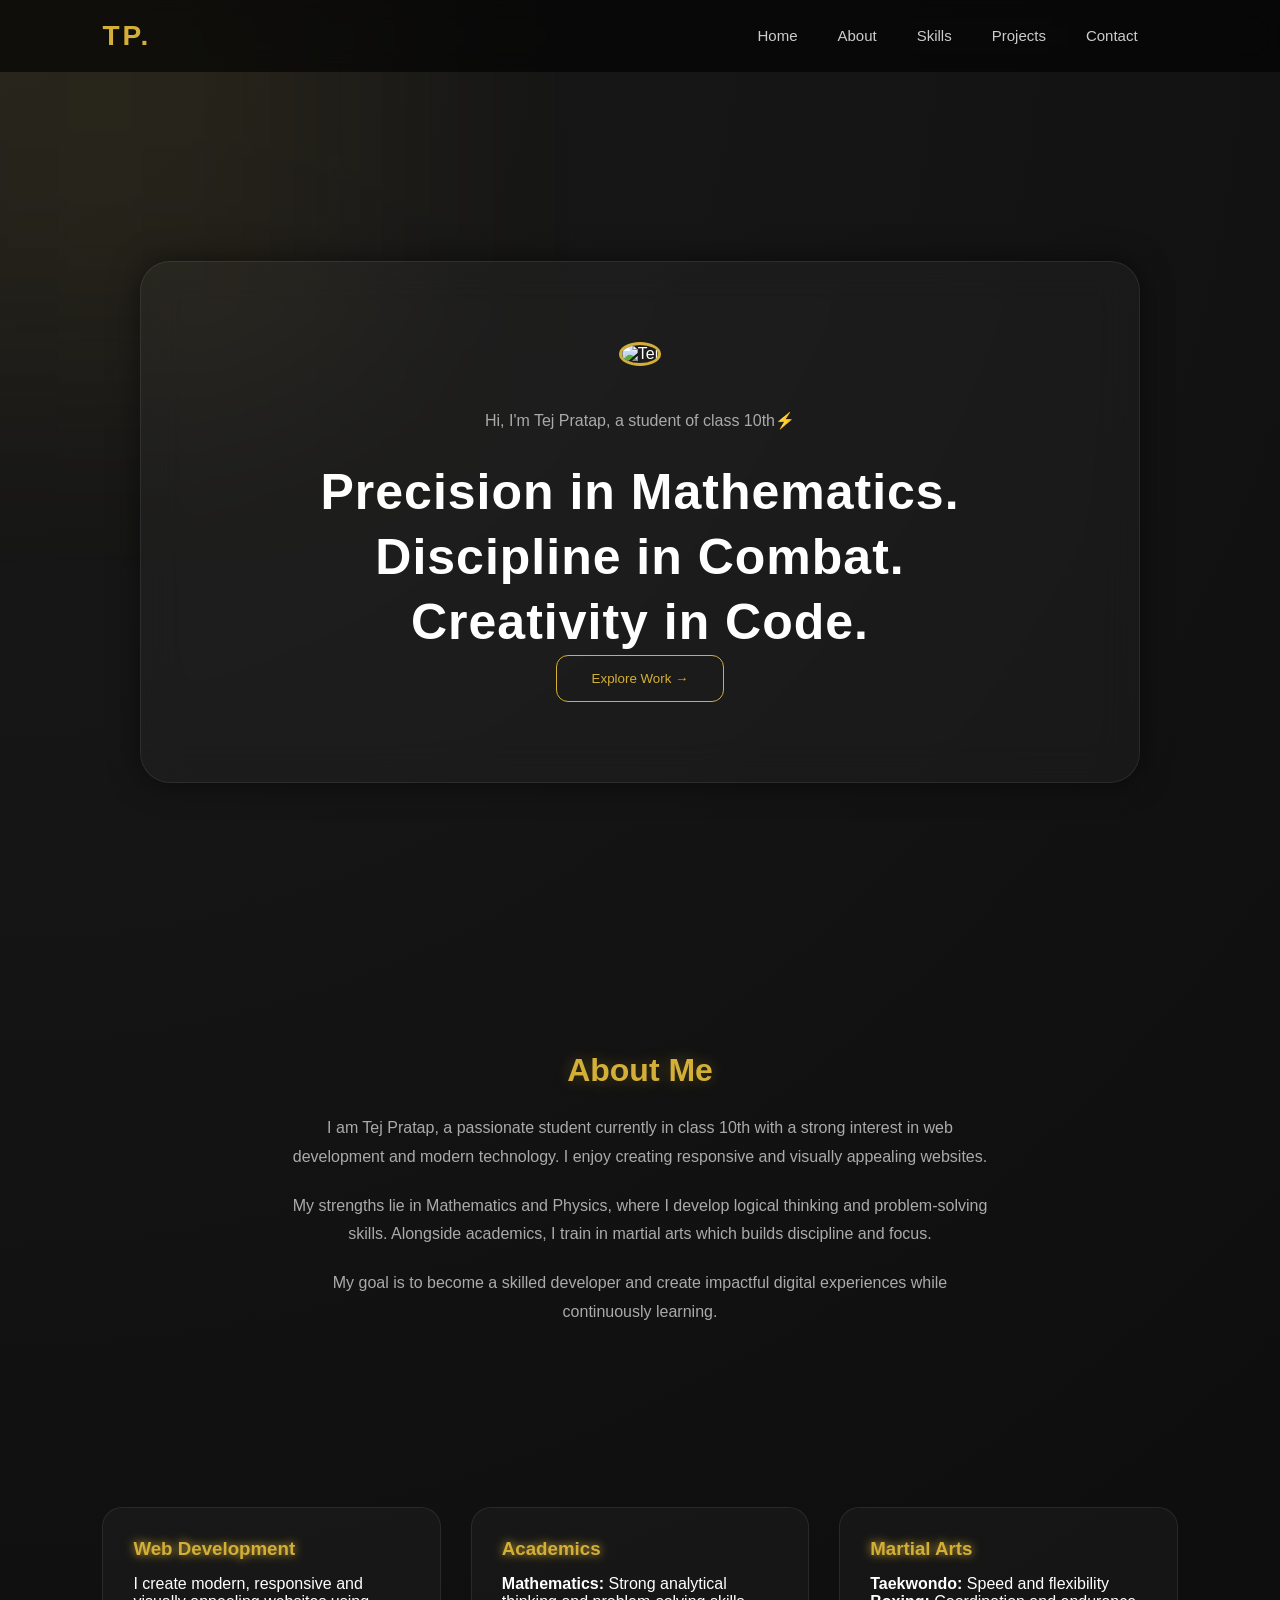
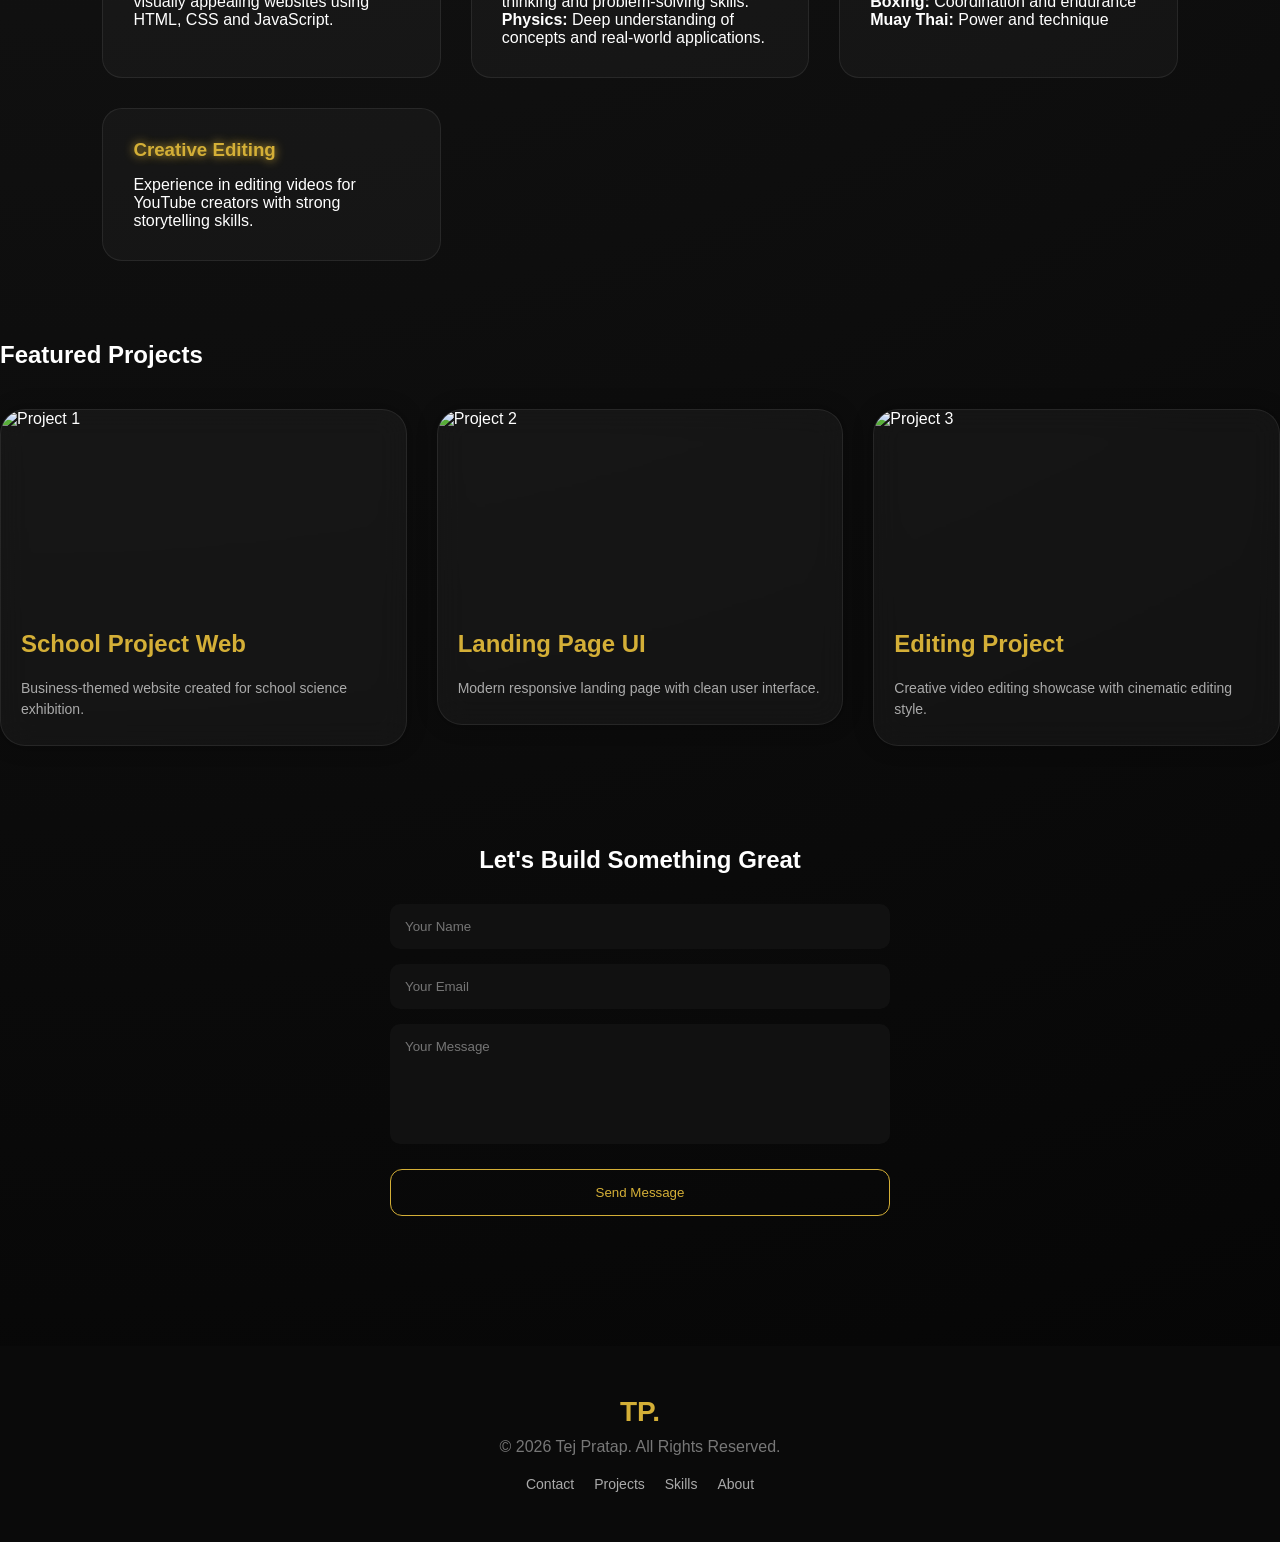
==== commit 827ef2ae: "Update index.html" ====
--- a/index.html
+++ b/index.html
@@ -103,56 +103,67 @@
 
   </section>
 
-  <!-- Projects -->
-  <section class="projects" id="projects">
-
-    <h2>Featured Projects</h2>
-
-    <div class="project-grid">
-
-  <a href="project1.html">
-    <div class="project-card fade-in">
-
-      <img src="assets/project1.jpg" alt="Project 1">
-
-      <h3>School Project Web</h3>
-
-      <p>
-        Business-themed website created for school science exhibition.
-      </p>
-
-    </div>
-  </a>
-
-  <a href="project2.html">
-    <div class="project-card fade-in">
-
-      <img src="assets/project2.jpg" alt="Project 2">
-
-      <h3>Landing Page UI</h3>
-
-      <p>
-        Modern responsive landing page with clean user interface.
-      </p>
-
-    </div>
-  </a>
-
-  <a href="project3.html">
-    <div class="project-card fade-in">
-
-      <img src="assets/project3.jpg" alt="Project 3">
-
-      <h3>Editing Project</h3>
-
-      <p>
-        Creative video editing showcase with cinematic style.
-      </p>
-
-    </div>
-  </a>
-
-</div>
+<!-- Projects -->
+<section class="projects" id="projects">
+
+  <h2>Featured Projects</h2>
+
+  <div class="project-grid">
+
+    <!-- PROJECT 1 -->
+    <a href="project1.html">
+
+      <div class="project-card fade-in">
+
+        <img src="assets/project1.jpg" alt="Project 1">
+
+        <h3>School Project Web</h3>
+
+        <p>
+          Business-themed website created for school science exhibition.
+        </p>
+
+      </div>
+
+    </a>
+
+    <!-- PROJECT 2 -->
+    <a href="project2.html">
+
+      <div class="project-card fade-in">
+
+        <img src="assets/project2.jpg" alt="Project 2">
+
+        <h3>Landing Page UI</h3>
+
+        <p>
+          Modern responsive landing page with clean user interface.
+        </p>
+
+      </div>
+
+    </a>
+
+    <!-- PROJECT 3 -->
+    <a href="project3.html">
+
+      <div class="project-card fade-in">
+
+        <img src="assets/project3.jpg" alt="Project 3">
+
+        <h3>Editing Project</h3>
+
+        <p>
+          Creative video editing showcase with cinematic editing style.
+        </p>
+
+      </div>
+
+    </a>
+
+  </div>
+
+</section>
 
   <!-- Contact -->
   <section class="contact fade-in" id="contact">
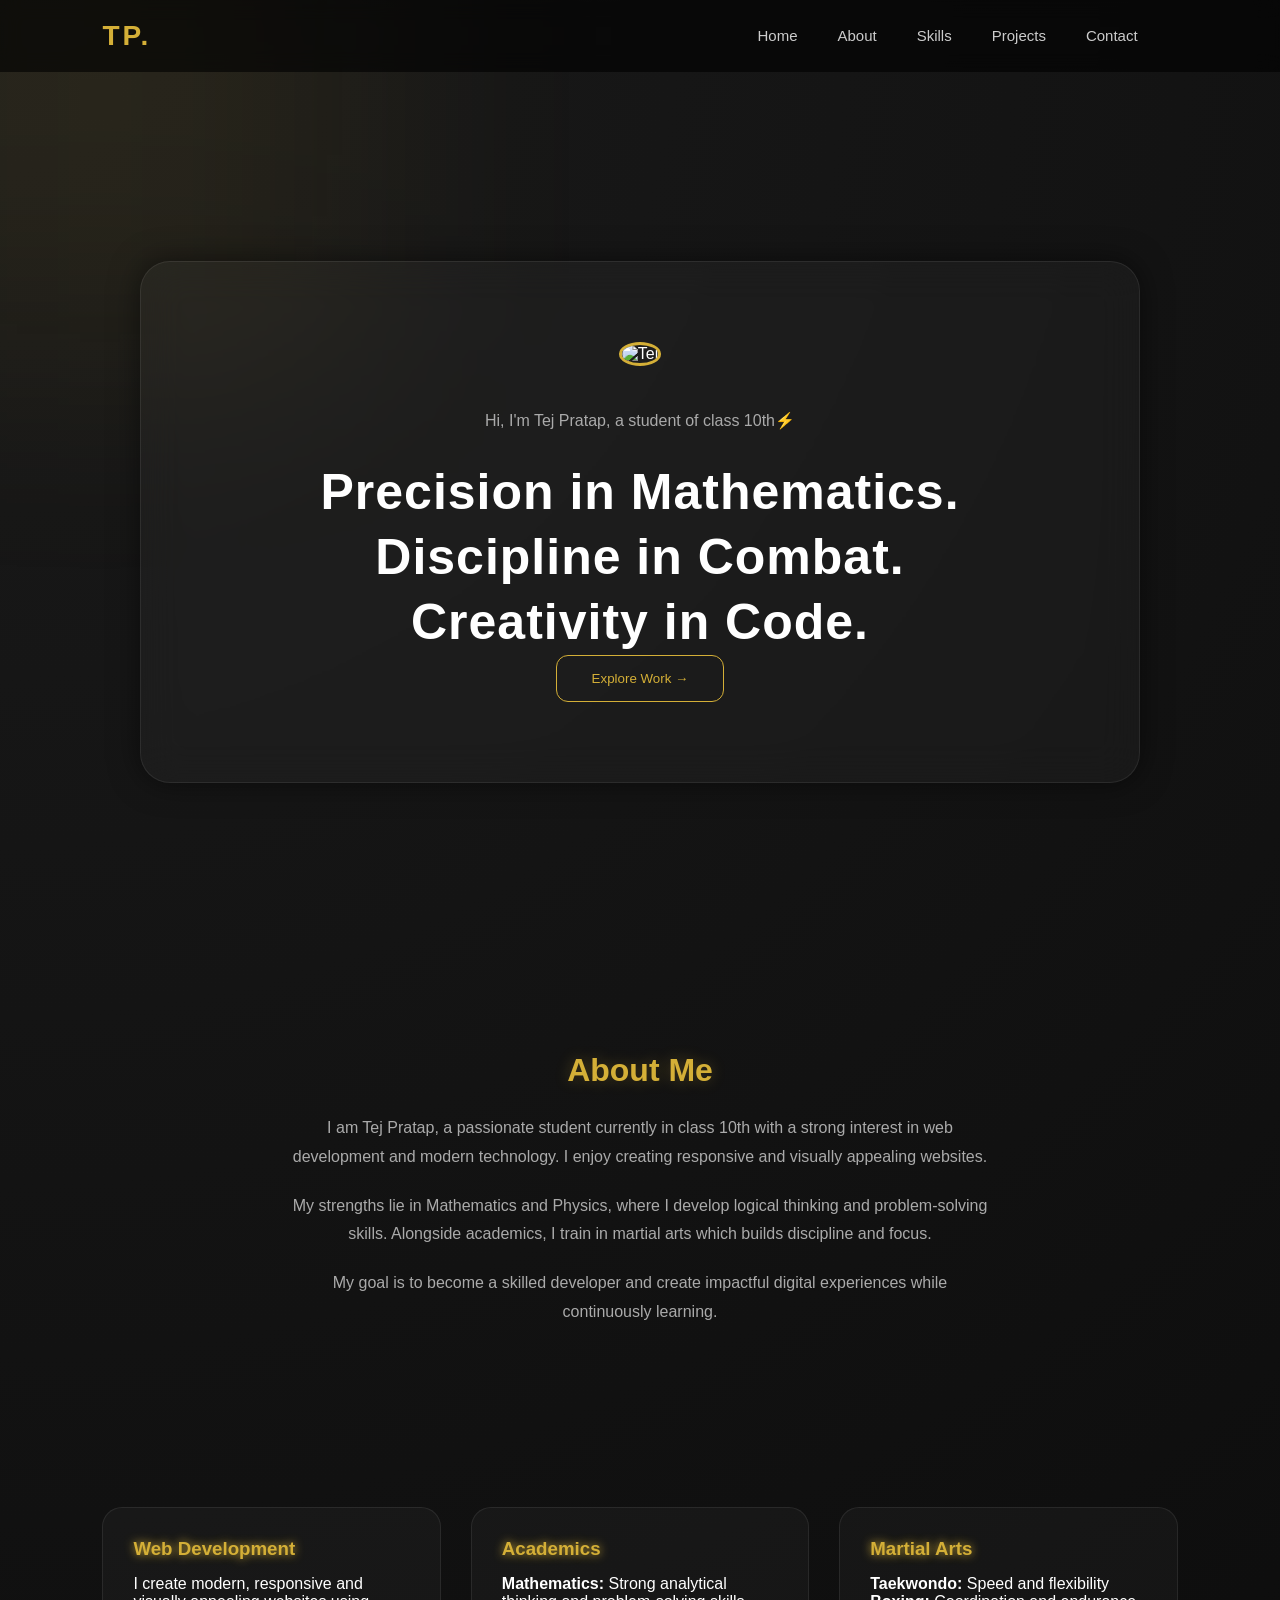
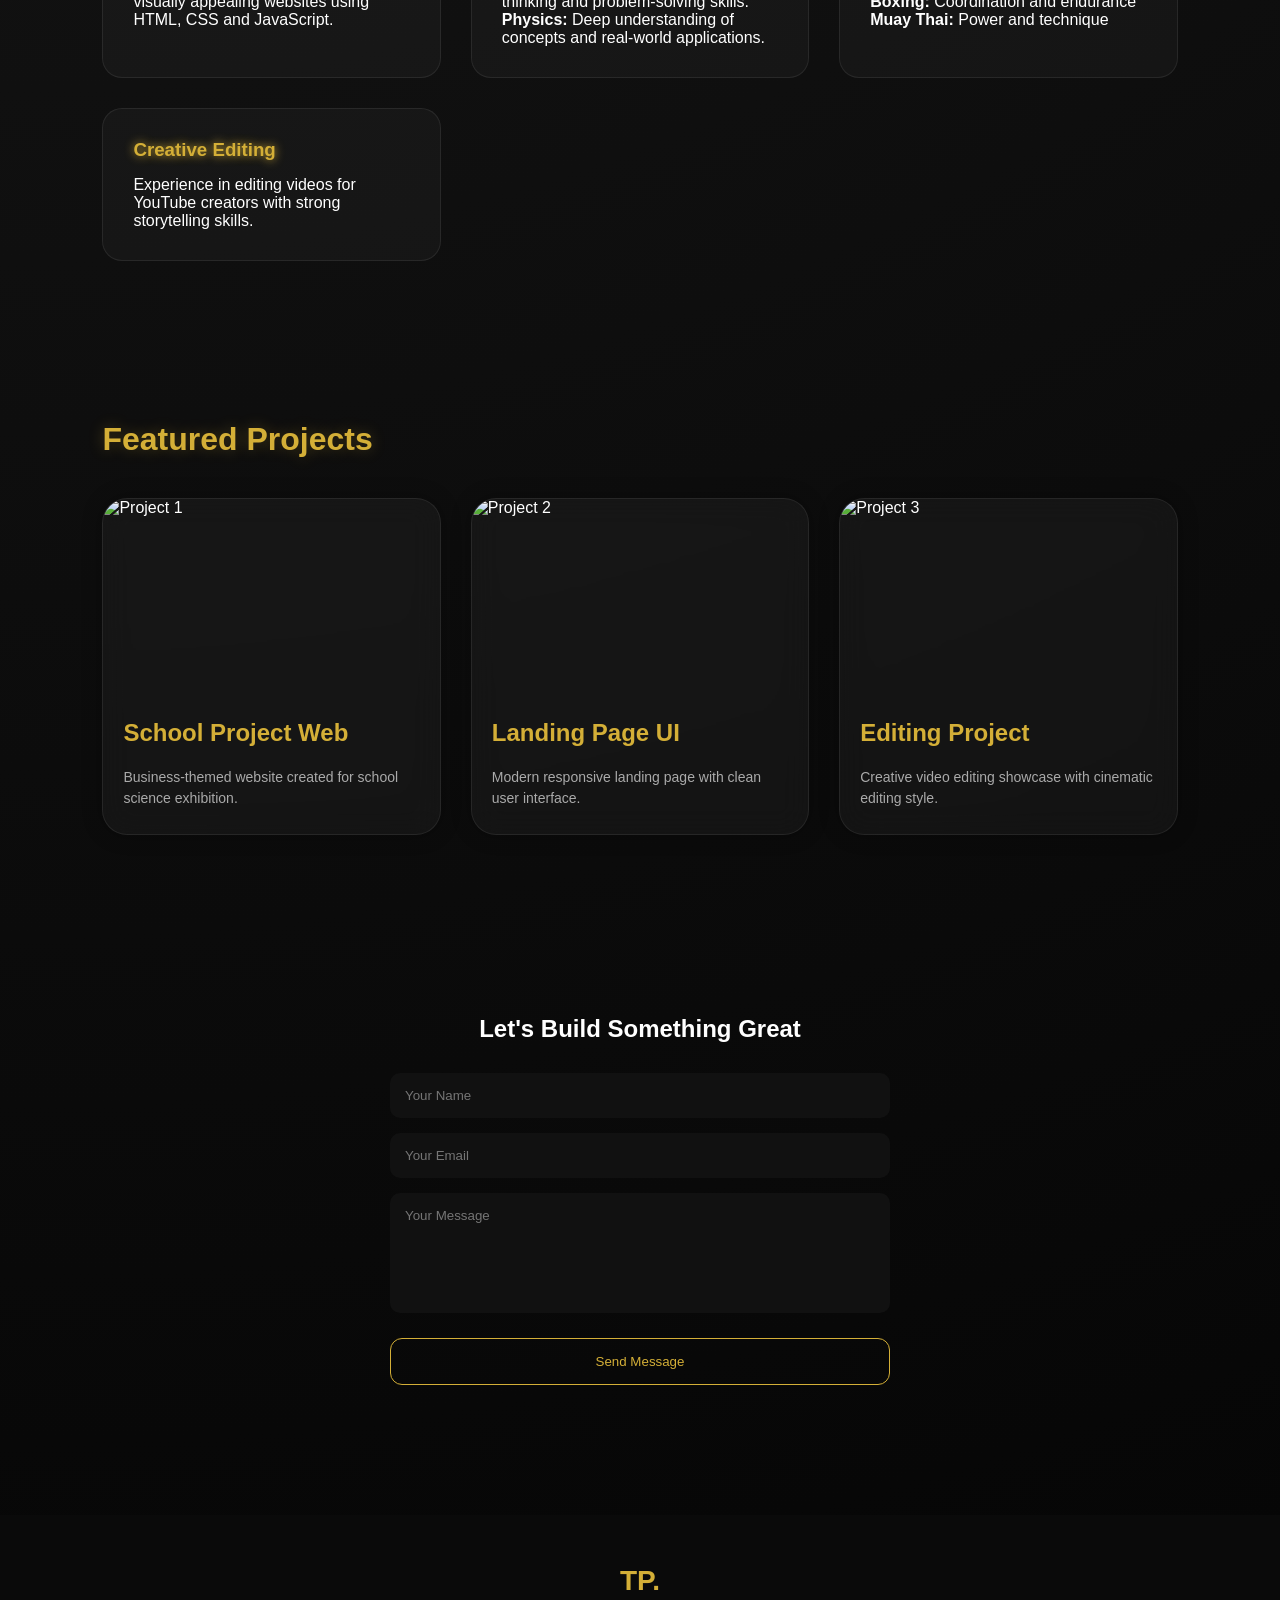
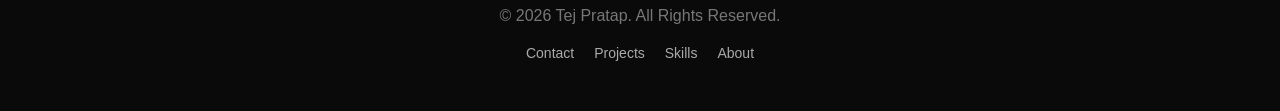
==== commit 8aa37e02: "Update index.html" ====
--- a/index.html
+++ b/index.html
@@ -115,7 +115,7 @@
 
       <div class="project-card fade-in">
 
-        <img src="assets/project1.jpg" alt="Project 1">
+        <img src="assets.jpg" alt="Project 1">
 
         <h3>School Project Web</h3>
 
@@ -132,7 +132,7 @@
 
       <div class="project-card fade-in">
 
-        <img src="assets/project2.jpg" alt="Project 2">
+        <img src="assets.jpg" alt="Project 2">
 
         <h3>Landing Page UI</h3>
 
@@ -149,7 +149,7 @@
 
       <div class="project-card fade-in">
 
-        <img src="assets/project3.jpg" alt="Project 3">
+        <img src="assets.jpg" alt="Project 3">
 
         <h3>Editing Project</h3>
 
--- a/style.css
+++ b/style.css
@@ -170,13 +170,23 @@
   text-shadow:0 0 10px 
 }
 
-/* ================= PROJECT CARDS FINAL ================= */
+/* ================= PROJECTS ================= */
+
+.projects{
+  padding:80px 8%;
+}
+
+.projects h2{
+  font-size:32px;
+  margin-bottom:40px;
+  color:#d4af37;
+  text-shadow:0 0 15px rgba(212,175,55,0.3);
+}
 
 .project-grid{
   display:grid;
   grid-template-columns:repeat(auto-fit,minmax(300px,1fr));
   gap:30px;
-  margin-top:40px;
 }
 
 .project-grid a{
